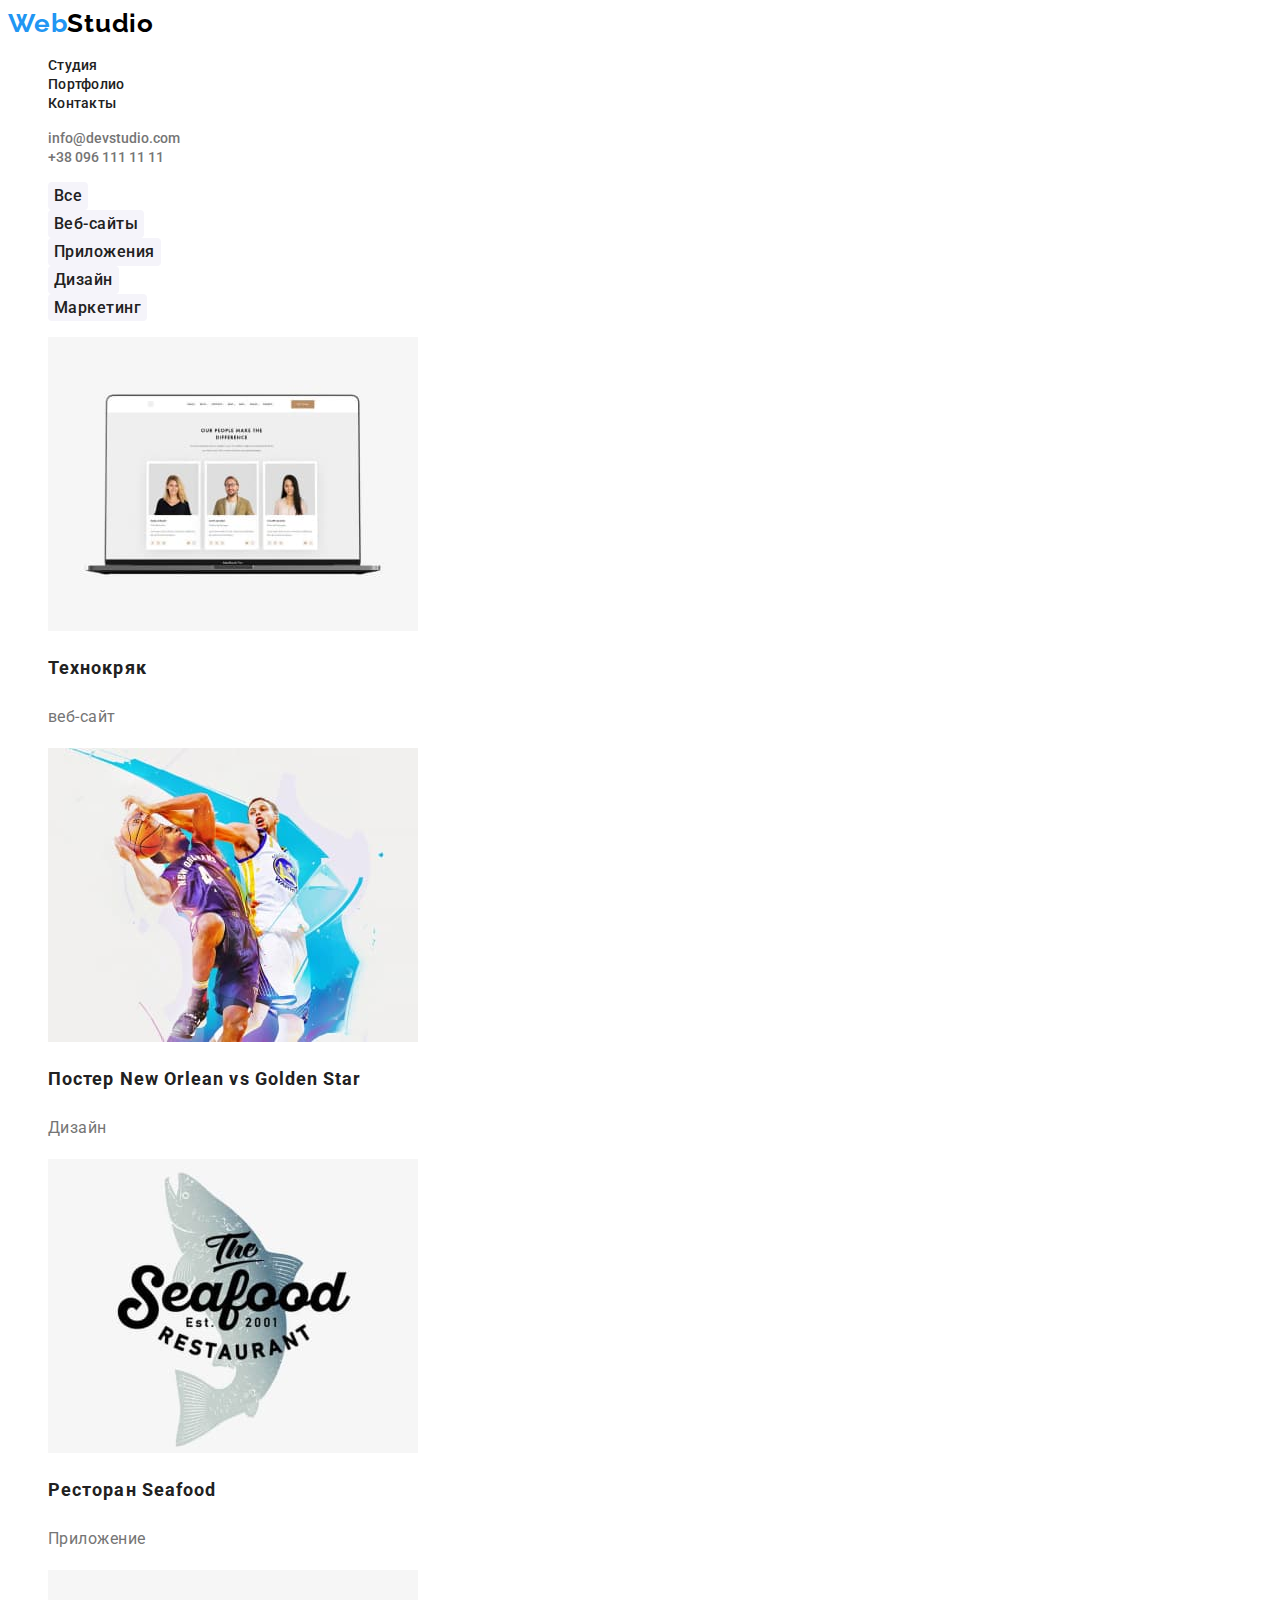
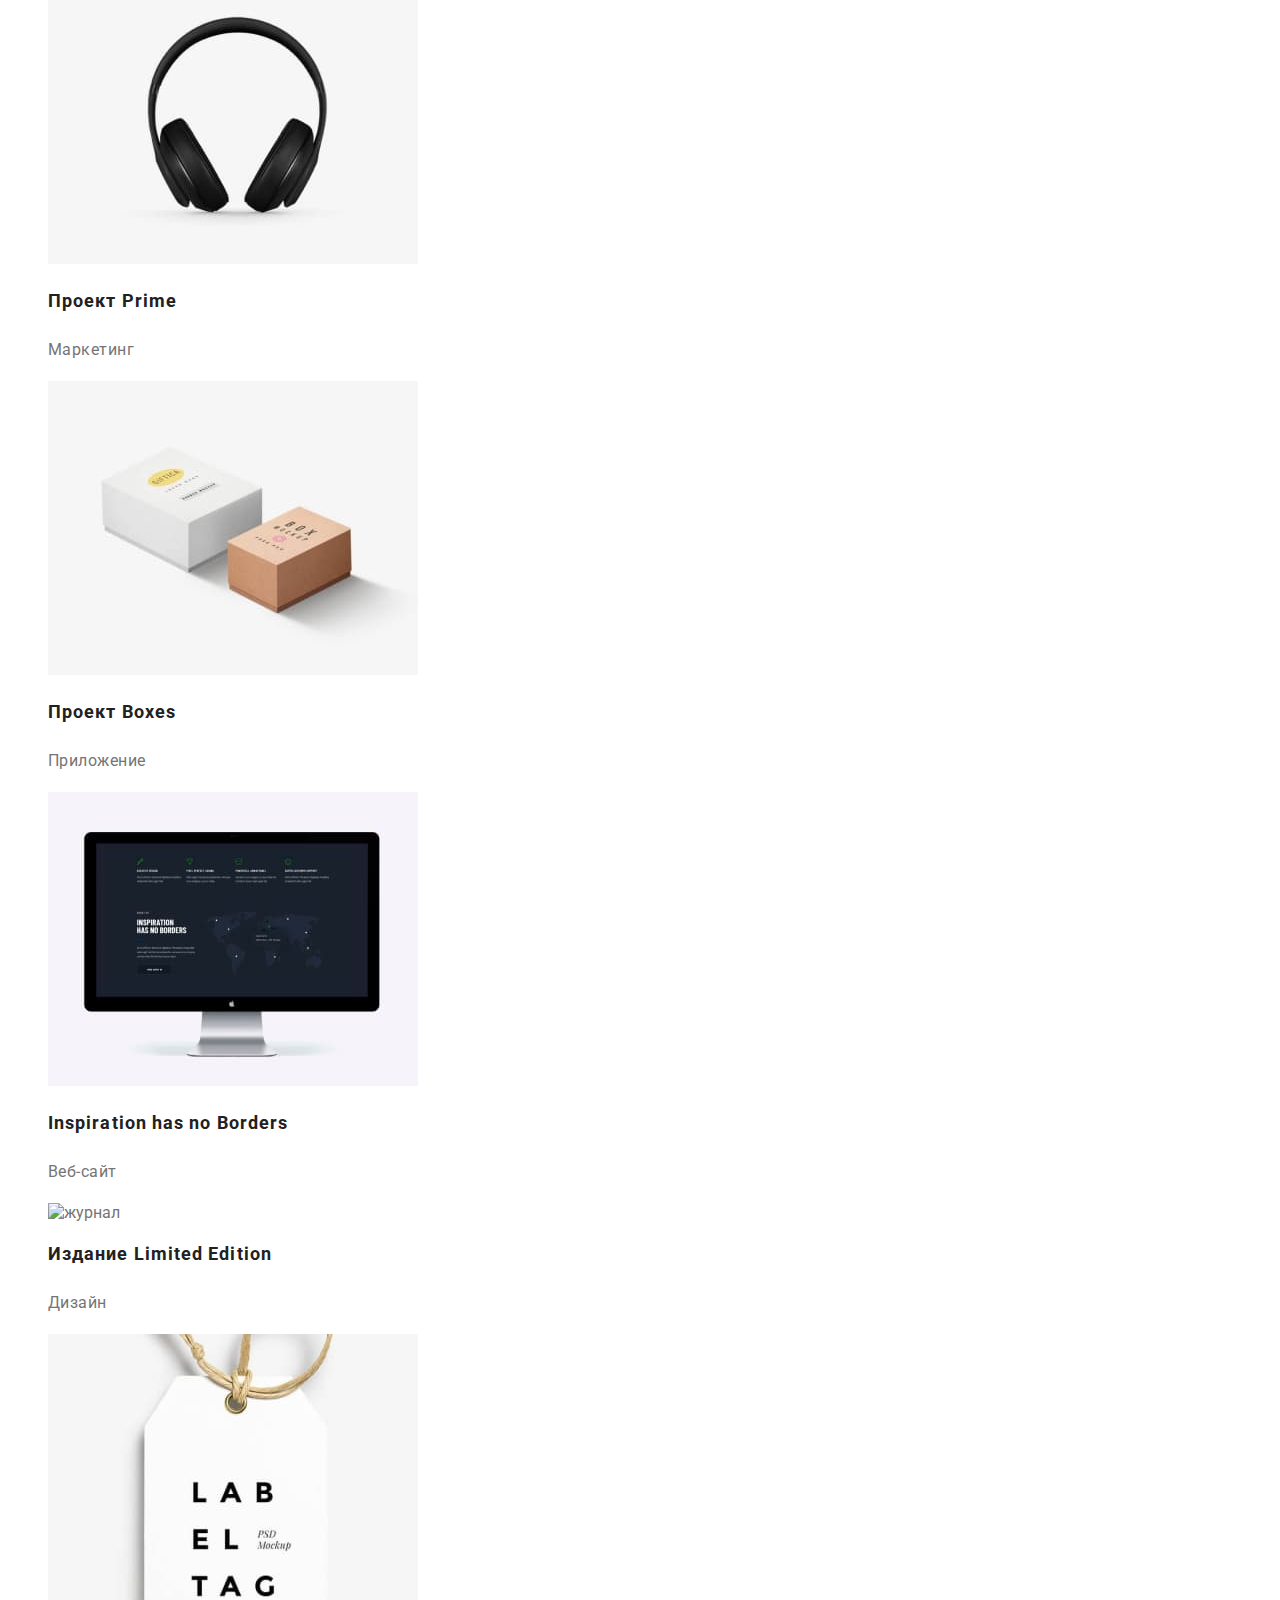
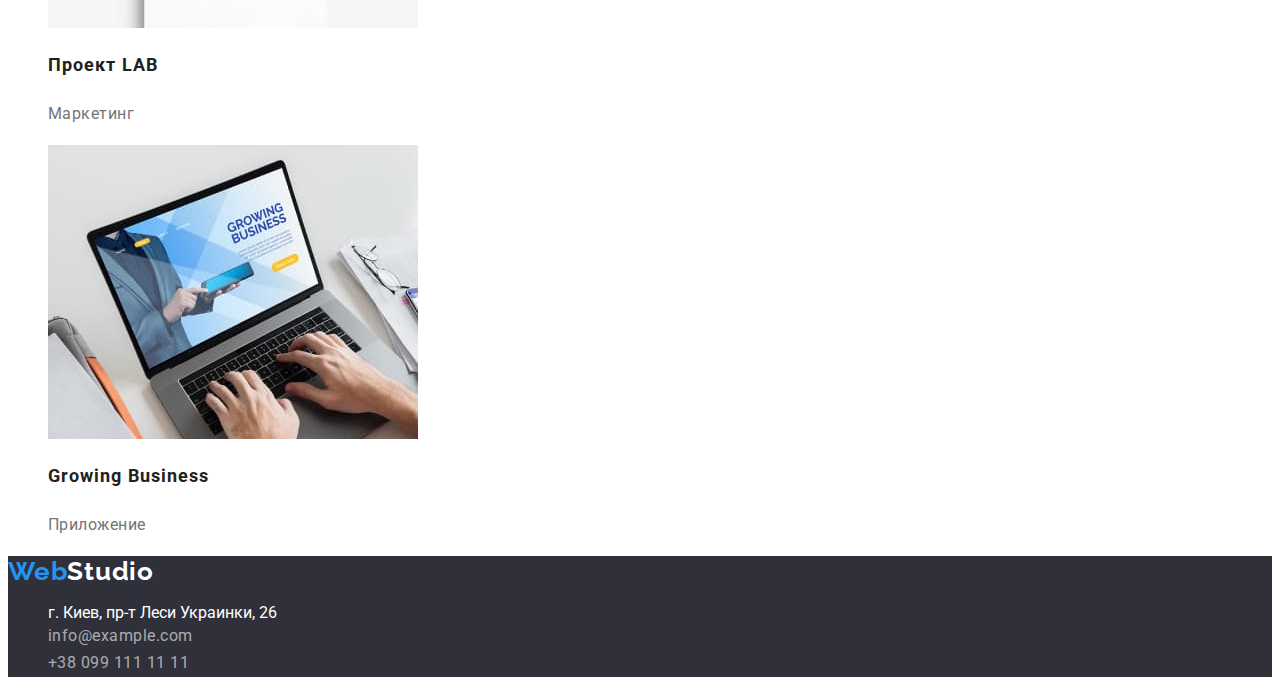
==== portfolio.html @ c91e25a6 "start" ====
<!DOCTYPE html>
<html lang="ru">

<head>
    <meta charset="UTF-8">
    <meta http-equiv="X-UA-Compatible" content="IE=edge">
    <meta name="viewport" content="width=device-width, initial-scale=1.0">
    <title>Портфолио</title>
    <link href="https://fonts.googleapis.com/css2?family=Raleway:wght@700&family=Roboto:wght@400;500;700;900&display=swap"
        rel="stylesheet">
    <link rel="stylesheet" href="./css/styles.css">
</head>

<body>
    <!-- шапка -->
    <header>
        <nav class="nav">
            <a class="logo link" href="">Web<span class="logo-nav">Studio</span> </a>
            <ul class="lists">
                <li><a class="nav-link link" href="./index.html">Студия</a></li>
                <li><a class="nav-link link" href="./portfolio.html">Портфолио</a></li>
                <li><a class="nav-link link" href="">Контакты</a></li>
            </ul>
        </nav>
        <ul class="lists">
            <li><a class="nav-contacts link" href="mailto:info@devstudio.com">info@devstudio.com</a></li>
            <li><a class="nav-contacts link" href="tel:+380961111111">+38 096 111 11 11</a></li>
        </ul>
    </header>
    <main>
        
 <section>
     <!-- навигация -->
<ul class="lists">
    <li><button class="btn" type="button">Все</button></li>
    <li><button class="btn" type="button">Веб-сайты</button></li>
    <li><button class="btn" type="button">Приложения</button></li>
    <li><button class="btn" type="button">Дизайн</button></li>
    <li><button class="btn" type="button">Маркетинг</button></li>
 
</ul>
<!-- галерея -->
<ul class="lists">
    <li><img src="./images/leptop.jpg" alt="ноутбук" width="370">
        <h2 class="work-title">Технокряк</h2>
        <p class="work-text">веб-сайт</p>
    </li>
    <li>
        <img src="./images/game.jpg" alt="игра" width="370">
        <h2 class="work-title">Постер New Orlean vs Golden Star</h2>
        <p class="work-text">Дизайн</p>
    </li>
    <li>
        <img src="./images/seafood.jpg" alt="ресторан" width="370">
        <h2 class="work-title">Ресторан Seafood</h2>
        <p class="work-text">Приложение</p>
    </li>
    <li>
        <img src="./images/black(1).jpg" alt="наушники" width="370">
        <h2 class="work-title">Проект Prime</h2>
        <p class="work-text">Маркетинг</p>
    </li>
    <li>
        <img src="./images/boxes.jpg" alt="коробки" width="370">
        <h2 class="work-title">Проект Boxes</h2>
        <p class="work-text">Приложение</p>
    </li>
    <li>
        <img src="./images/screen.jpg" alt="компьтер" width="370">
        <h2 class="work-title">Inspiration has no Borders</h2>
        <p class="work-text">Веб-сайт</p>
    </li>
    <li>
        <img src="./images/book-1.jpg" alt="журнал" width="370">
        <h2 class="work-title">Издание Limited Edition</h2>
        <p class="work-text">Дизайн</p>
    </li>
    <li>
        <img src="./images/label.jpg" alt="бирка" width="370">
        <h2 class="work-title">Проект LAB</h2>
        <p class="work-text">Маркетинг</p>
    </li>
    <li>
        <img src="./images/hands.jpg" alt="руки" width="370">
        <h2 class="work-title">Growing Business</h2>
        <p class="work-text">Приложение</p>
    </li>

</ul>
</section>
    </main>
    <!-- footer -->
    <footer class="footer">
        <a class="logo link" href="">Web<span class="logo-footer">Studio</span> </a>
        <address>
            <ul class="lists">
                <li>
                    <a class="footer-text link"
                        href="https://www.google.com/maps/place/%D0%B1%D1%83%D0%BB.+%D0%9B%D0%B5%D1%81%D0%B8+%D0%A3%D0%BA%D1%80%D0%B0%D0%B8%D0%BD%D0%BA%D0%B8,+26,+%D0%9A%D0%B8%D0%B5%D0%B2,+02000/@50.4265807,30.5361971,17z/data=!3m1!4b1!4m5!3m4!1s0x40d4cf0e033ecbe9:0x57a4dffefec77da0!8m2!3d50.4265807!4d30.5383858">
                        г. Киев, пр-т Леси Украинки, 26 </a>
                </li>
                <li>
                    <a class="footer-link link" href="mailto:info@example.com">info@example.com</a>
                </li>
                <li>
                    <a class="footer-link link" href="tel:+380961111111">+38 099 111 11 11</a>
                </li>
            </ul>
        </address>
    </footer>
    </body>
    
    </html>
---- css/styles.css ----
:root {
  --current-text-color: #757575;
  --current-title-color: #212121;
  --current-white-color: #ffffff;
  --current-black-color: #000000;
  --accent-color: #2196f3;
  --hero-btn-accent-color: #188ce8;
  --secondary-bg-color: #f5f4fa;
  --footer-bg-color: #2f303a;
  --footer-link-color: rgba(255, 255, 255, 0.6);
}

body {
  font-family: Roboto, sans-serif;
  color: var(--current-text-color);
  background-color: var(--current-white-color);
}

/* Ссылки */
.link {
  text-decoration: none;
}

/* Навигация */
.lists {
  list-style: none;
}

.nav-link {
  color: var(--current-title-color);

  font-weight: 500;
  font-size: 14px;
  line-height: 1.14;
  letter-spacing: 0.02em;
}

.nav-contacts {
  color: var(--current-text-color);
  font-weight: 500;
  font-size: 14px;
  line-height: 1, 14;
  letter-spacing: 2%;
}

.nav-link:hover,
.nav-link:focus,
.footer-link:hover,
.footer-link:focus,
.current {
  color: var(--accent-color);
}

/* Лого */
.logo {
  color: var(--accent-color);

  font-family: Raleway, sans-serif;
  font-weight: 700;
  font-size: 26px;
  line-height: 1.19;
  letter-spacing: 0.03em;
}

.logo-nav {
  color: var(--current-black-color);
}

.logo-footer {
  color: var(--current-white-color);
}

/* Hero */

.hero {
  background-color: #2f303a;
}

.hero-title {
  color: var(--current-white-color);

  font-weight: 900;
  font-size: 44px;
  line-height: 1.36;
  letter-spacing: 0.06em;
  text-transform: uppercase;
  text-align: center;
}

/* Кнопки */
.btn {
  cursor: pointer;
  font-family: inherit;
  font-style: inherit;
  font-weight: 500;
  font-size: 16px;
  line-height: 1.62;
  letter-spacing: 0.03em;

  color: var(--current-title-color);
  background-color: var(--secondary-bg-color);

  border: 0;
  border-radius: 4px;
}

.btn:hover,
.btn:focus,
.active {
  color: var(--current-white-color);
  background-color: var(--accent-color);
  box-shadow: 0px 3px 1px rgba(0, 0, 0, 0.1), 0px 1px 2px rgba(0, 0, 0, 0.08),
    0px 2px 2px rgba(0, 0, 0, 0.12);
}

.btn.hero {
  color: var(--current-white-color);
  background-color: var(--accent-color);

  font-weight: 700;
  line-height: 1.87;
  letter-spacing: 0.06em;

  box-shadow: 0px 4px 4px rgba(0, 0, 0, 0.15);
}

.btn.hero:focus,
.btn.hero:hover {
  background-color: var(--hero-btn-accent-color);
}

/* Заголовки */
.heading {
  font-weight: 700;
  font-size: 36px;
  line-height: 1.17;
  letter-spacing: 0.03em;

  color: var(--current-title-color);
}

.title-features {
  color: var(--current-title-color);

  font-size: 14px;
  line-height: 1.14;
  letter-spacing: 0.03em;
  text-transform: uppercase;
}

/* Основной текст */

.text {
  font-size: 14px;
  line-height: 1.71;
  letter-spacing: 0.03em;

  color: var(--current-text-color);
}

/* Карточки */
.team-cards {
  background-color: var(--secondary-bg-color);
}

.cards-title {
  color: var(--current-title-color);

  font-weight: 500;
  font-size: 16px;
  line-height: 1.19;
  letter-spacing: 0.03em;
  text-align: center;
}

.cards-text {
  line-height: 1, 87;
  letter-spacing: 0.03em;
  text-align: center;
}

/* Портфолио заголовки карточек */
.work-title {
  color: var(--current-title-color);

  font-weight: 700;
  font-size: 18px;
  line-height: 2;
  letter-spacing: 0.06em;
}

.work-text {
  line-height: 1.87;
  letter-spacing: 0.03em;
  color: var(--current-text-color);
}

/* Footer */
.footer {
  background-color: var(--footer-bg-color);
}

.footer-text {
  color: var(--current-white-color);
  font-style: normal;
  font-size: 16px;
  line-height: 1, 71;
}

.footer-link {
  font-style: normal;
  line-height: 1.71;
  letter-spacing: 0.03em;
  color: var(--footer-link-color);
}
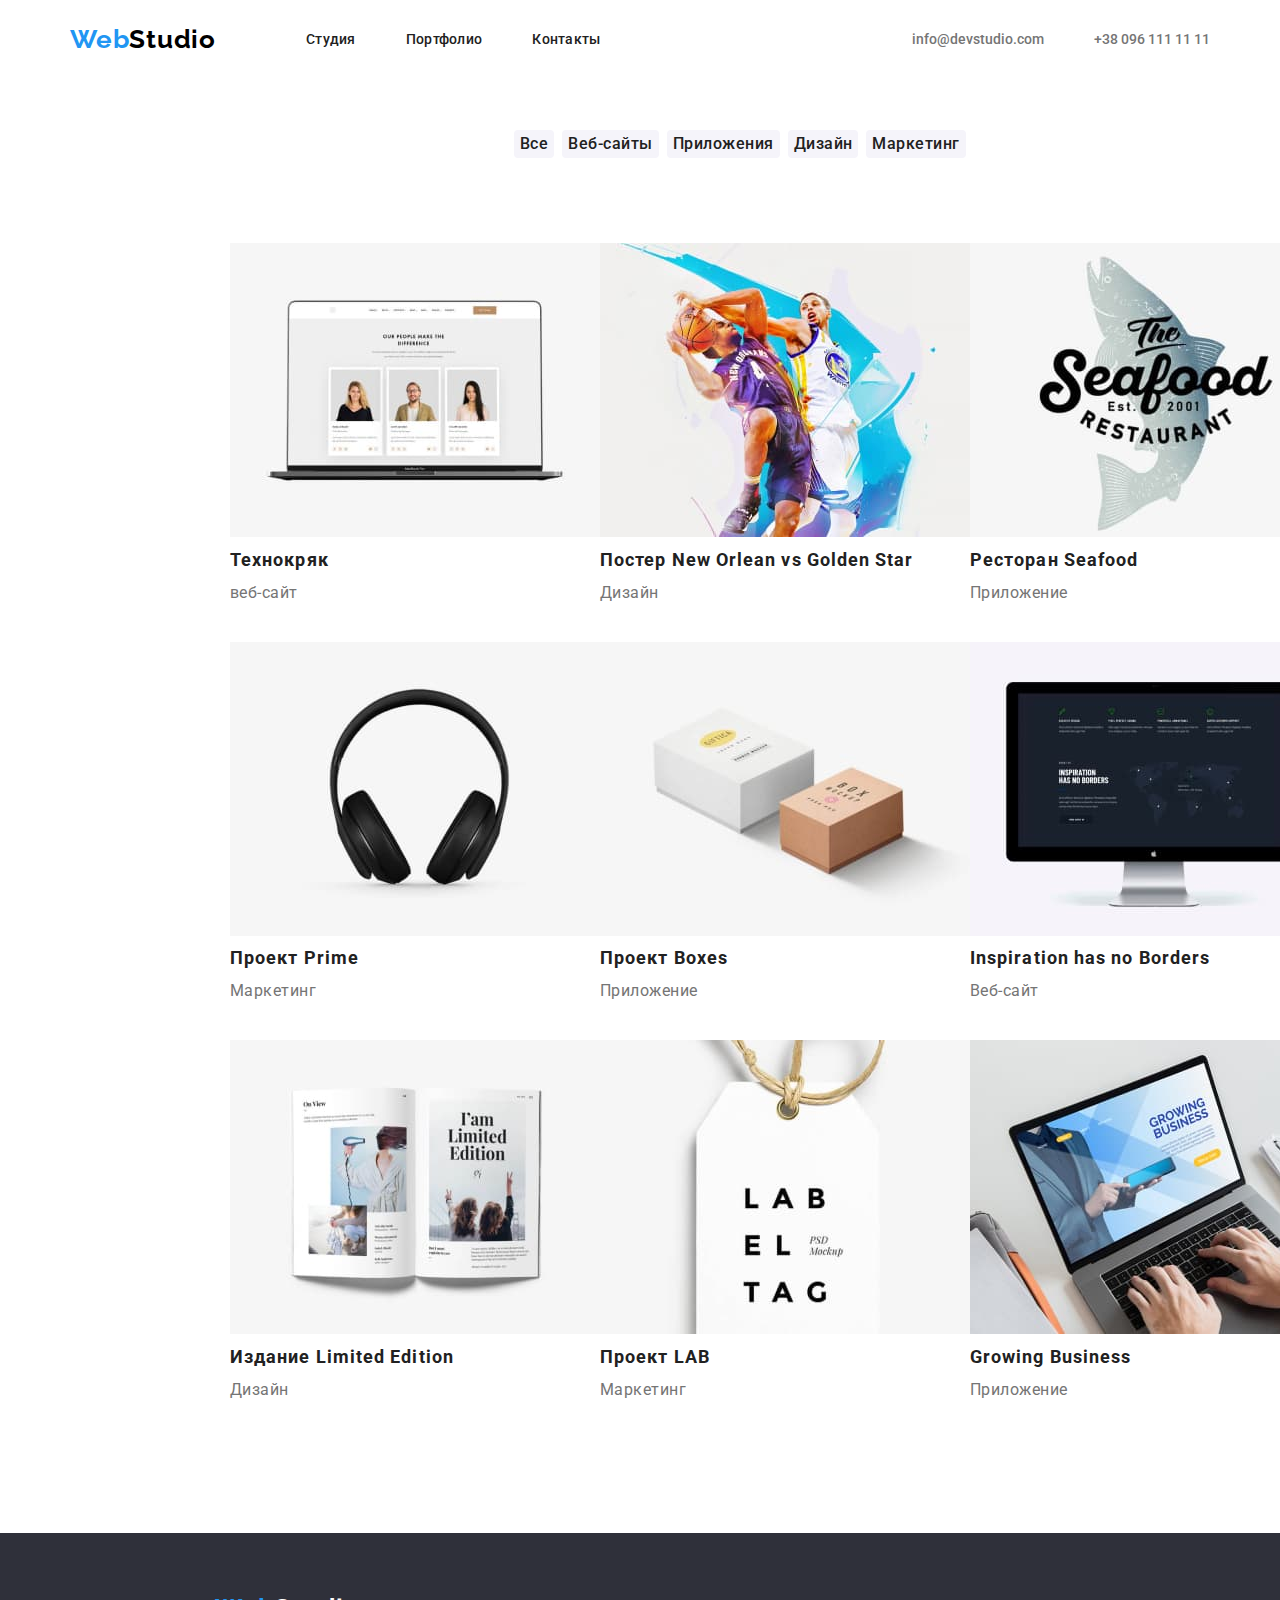
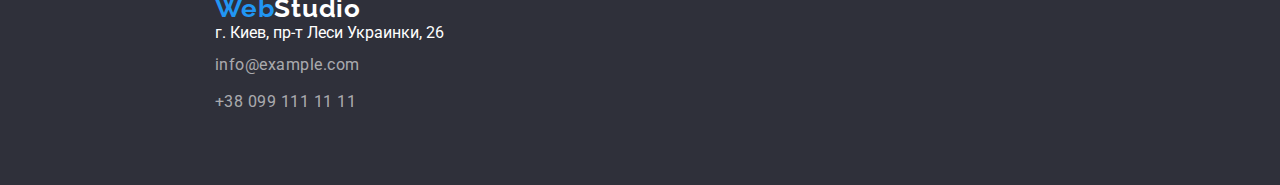
==== commit f334afcc: "промежуточный результат" ====
--- a/portfolio.html
+++ b/portfolio.html
@@ -8,30 +8,34 @@
     <title>Портфолио</title>
     <link href="https://fonts.googleapis.com/css2?family=Raleway:wght@700&family=Roboto:wght@400;500;700;900&display=swap"
         rel="stylesheet">
+        <link rel="stylesheet" href="https://cdnjs.cloudflare.com/ajax/libs/modern-normalize/1.1.0/modern-normalize.min.css">
     <link rel="stylesheet" href="./css/styles.css">
 </head>
 
 <body>
     <!-- шапка -->
-    <header>
+    <header class="header">
+        <div class="container header-container">
         <nav class="nav">
             <a class="logo link" href="">Web<span class="logo-nav">Studio</span> </a>
-            <ul class="lists">
+            <ul class="header-lists">
                 <li><a class="nav-link link" href="./index.html">Студия</a></li>
                 <li><a class="nav-link link" href="./portfolio.html">Портфолио</a></li>
                 <li><a class="nav-link link" href="">Контакты</a></li>
             </ul>
         </nav>
-        <ul class="lists">
+        <ul class="header-lists">
             <li><a class="nav-contacts link" href="mailto:info@devstudio.com">info@devstudio.com</a></li>
             <li><a class="nav-contacts link" href="tel:+380961111111">+38 096 111 11 11</a></li>
         </ul>
+        </div>
     </header>
     <main>
         
- <section>
+ <section class="main-section">
      <!-- навигация -->
-<ul class="lists">
+     <div class="container main-container">
+<ul class="button-lists">
     <li><button class="btn" type="button">Все</button></li>
     <li><button class="btn" type="button">Веб-сайты</button></li>
     <li><button class="btn" type="button">Приложения</button></li>
@@ -39,8 +43,11 @@
     <li><button class="btn" type="button">Маркетинг</button></li>
  
 </ul>
+
 <!-- галерея -->
-<ul class="lists">
+
+<ul class="cards">
+    
     <li><img src="./images/leptop.jpg" alt="ноутбук" width="370">
         <h2 class="work-title">Технокряк</h2>
         <p class="work-text">веб-сайт</p>
@@ -85,29 +92,33 @@
         <h2 class="work-title">Growing Business</h2>
         <p class="work-text">Приложение</p>
     </li>
-
+</div>
 </ul>
 </section>
     </main>
     <!-- footer -->
+    
     <footer class="footer">
+        <section class="footer-section">
         <a class="logo link" href="">Web<span class="logo-footer">Studio</span> </a>
         <address>
-            <ul class="lists">
-                <li>
+            <ul class="footert-lists">
+                <li class="footer-info">
                     <a class="footer-text link"
                         href="https://www.google.com/maps/place/%D0%B1%D1%83%D0%BB.+%D0%9B%D0%B5%D1%81%D0%B8+%D0%A3%D0%BA%D1%80%D0%B0%D0%B8%D0%BD%D0%BA%D0%B8,+26,+%D0%9A%D0%B8%D0%B5%D0%B2,+02000/@50.4265807,30.5361971,17z/data=!3m1!4b1!4m5!3m4!1s0x40d4cf0e033ecbe9:0x57a4dffefec77da0!8m2!3d50.4265807!4d30.5383858">
                         г. Киев, пр-т Леси Украинки, 26 </a>
                 </li>
-                <li>
+                <li class="footer-info">
                     <a class="footer-link link" href="mailto:info@example.com">info@example.com</a>
                 </li>
-                <li>
+                <li class="footer-info">
                     <a class="footer-link link" href="tel:+380961111111">+38 099 111 11 11</a>
                 </li>
             </ul>
         </address>
+    </section>
     </footer>
+
     </body>
     
     </html>--- a/css/styles.css
+++ b/css/styles.css
@@ -9,9 +9,31 @@
   --footer-bg-color: #2f303a;
   --footer-link-color: rgba(255, 255, 255, 0.6);
 }
-
+p,
+h1,
+h2,
+h3,
+h4,
+h5,
+h6 {
+  margin: 0;
+}
+ul {
+  margin: 0;
+  padding: 0;
+}
+button {
+  cursor: pointer;
+  box-sizing: border-box;
+}
+.container {
+  width: 1170px;
+  padding-left: 15px;
+  padding-right: 15px;
+  margin: 0 auto;
+}
 body {
-  font-family: Roboto, sans-serif;
+  font-family: roboto, sans-serif;
   color: var(--current-text-color);
   background-color: var(--current-white-color);
 }
@@ -22,17 +44,43 @@
 }
 
 /* Навигация */
+.header {
+  padding-top: 24px;
+  padding-bottom: 24px;
+}
+.nav {
+  display: flex;
+}
+.header-container {
+  display: flex;
+  align-items: center;
+}
+.header-lists {
+  list-style: none;
+  display: flex;
+  align-items: center;
+  margin-left: auto;
+}
 .lists {
-  list-style: none;
-}
-
+  flex-wrap: wrap;
+  display: flex;
+  list-style: none;
+}
+.cards {
+  display: flex;
+  flex-wrap: wrap;
+}
 .nav-link {
   color: var(--current-title-color);
+  margin-right: 50px;
 
   font-weight: 500;
   font-size: 14px;
   line-height: 1.14;
   letter-spacing: 0.02em;
+}
+.nav-link:last-child {
+  margin-right: 50px;
 }
 
 .nav-contacts {
@@ -41,6 +89,7 @@
   font-size: 14px;
   line-height: 1, 14;
   letter-spacing: 2%;
+  margin-left: 50px;
 }
 
 .nav-link:hover,
@@ -64,6 +113,7 @@
 
 .logo-nav {
   color: var(--current-black-color);
+  margin-right: 90px;
 }
 
 .logo-footer {
@@ -74,6 +124,7 @@
 
 .hero {
   background-color: #2f303a;
+  display: inline-block;
 }
 
 .hero-title {
@@ -85,6 +136,11 @@
   letter-spacing: 0.06em;
   text-transform: uppercase;
   text-align: center;
+
+  margin-top: 200px;
+  margin-right: 452px;
+  margin-bottom: 280px;
+  margin-left: 452px;
 }
 
 /* Кнопки */
@@ -102,6 +158,8 @@
 
   border: 0;
   border-radius: 4px;
+  margin-right: 4px;
+  margin-left: 4px;
 }
 
 .btn:hover,
@@ -112,7 +170,6 @@
   box-shadow: 0px 3px 1px rgba(0, 0, 0, 0.1), 0px 1px 2px rgba(0, 0, 0, 0.08),
     0px 2px 2px rgba(0, 0, 0, 0.12);
 }
-
 .btn.hero {
   color: var(--current-white-color);
   background-color: var(--accent-color);
@@ -128,7 +185,17 @@
 .btn.hero:hover {
   background-color: var(--hero-btn-accent-color);
 }
-
+/* portolio */
+.button-lists {
+  display: flex;
+  list-style: none;
+  margin-left: 280px;
+  margin-right: 280px;
+  margin-bottom: 34px;
+  align-items: center;
+  border-radius: 4px;
+  justify-content: center;
+}
 /* Заголовки */
 .heading {
   font-weight: 700;
@@ -194,19 +261,51 @@
   letter-spacing: 0.03em;
   color: var(--current-text-color);
 }
-
+/* portolio main section */
+.cards {
+  display: flexbox;
+  list-style: none;
+}
+.main-section {
+  display: flex;
+  width: 1170px;
+  height: 1360px;
+  margin-right: 215px;
+  margin-left: 215px;
+  margin-top: 0px;
+  margin-bottom: 94px;
+}
+.main-container {
+  display: flex;
+  flex-wrap: wrap;
+  position: absolute;
+  width: 1170px;
+  height: 1360px;
+}
 /* Footer */
 .footer {
   background-color: var(--footer-bg-color);
 }
-
+.footer-section {
+  height: 252px;
+  width: 1600px;
+  padding-top: 60px;
+  padding-left: 215px;
+  padding-bottom: 60px;
+  padding-right: 1154px;
+}
 .footer-text {
   color: var(--current-white-color);
   font-style: normal;
   font-size: 16px;
   line-height: 1, 71;
 }
-
+.footer-lists {
+}
+.footer-info {
+  list-style: none;
+  padding-bottom: 9px;
+}
 .footer-link {
   font-style: normal;
   line-height: 1.71;
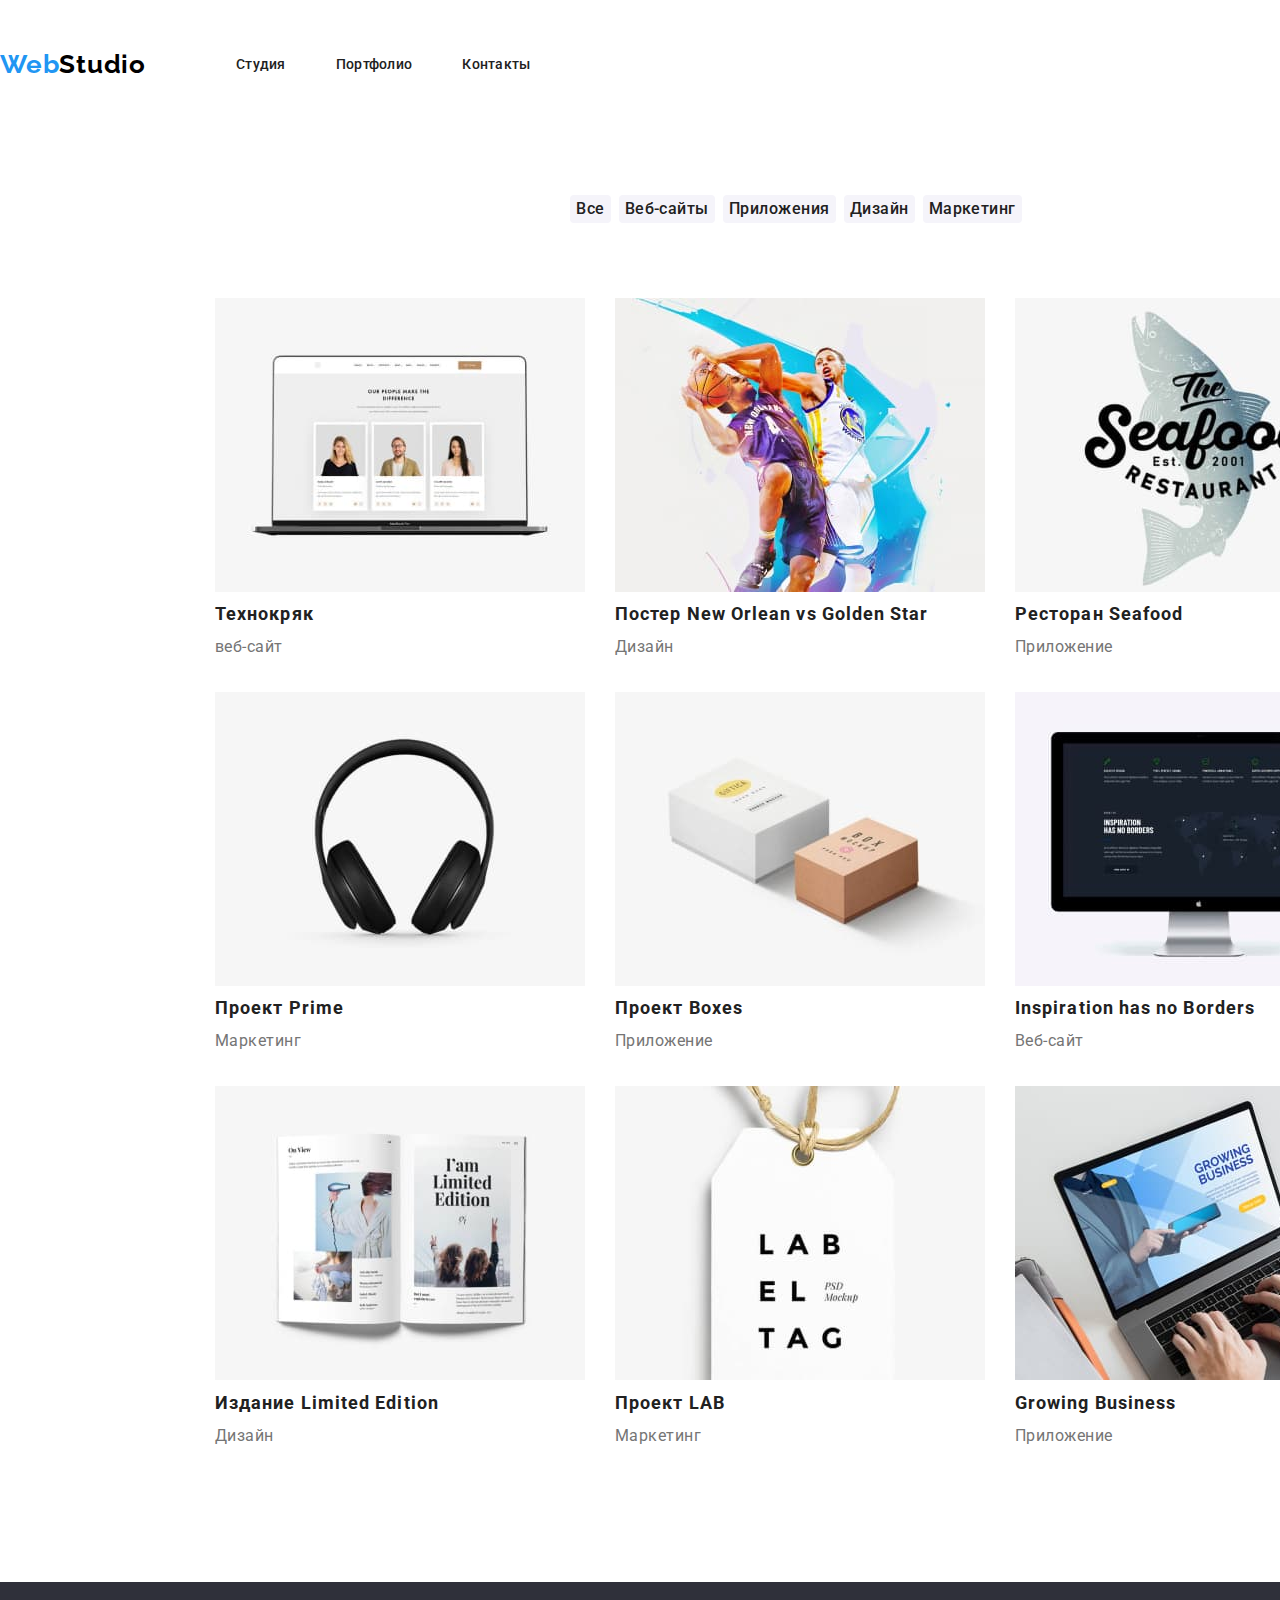
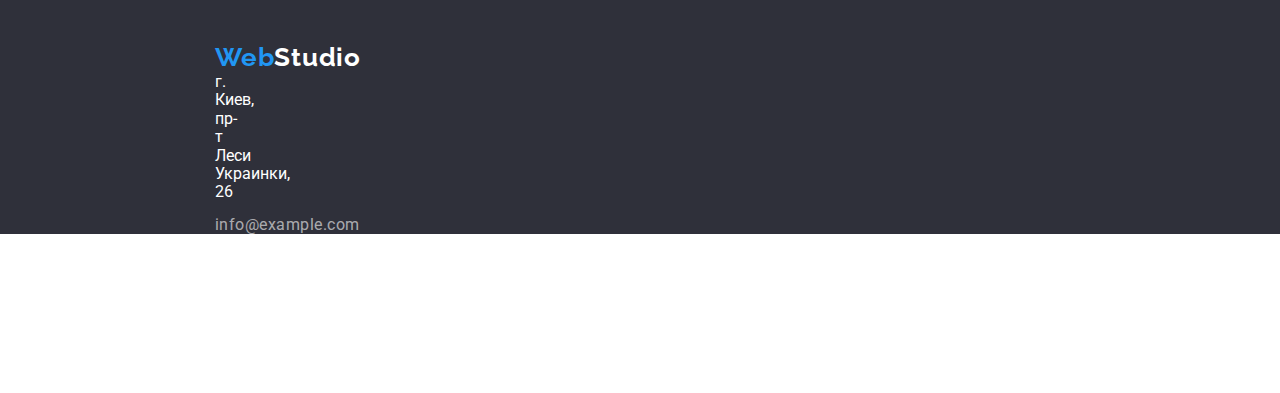
==== commit fdd84792: "промежуточный результат-2" ====
--- a/portfolio.html
+++ b/portfolio.html
@@ -48,46 +48,46 @@
 
 <ul class="cards">
     
-    <li><img src="./images/leptop.jpg" alt="ноутбук" width="370">
+    <li class="cards-list"><img src="./images/leptop.jpg" alt="ноутбук" width="370">
         <h2 class="work-title">Технокряк</h2>
         <p class="work-text">веб-сайт</p>
     </li>
-    <li>
+    <li class="cards-list">
         <img src="./images/game.jpg" alt="игра" width="370">
         <h2 class="work-title">Постер New Orlean vs Golden Star</h2>
         <p class="work-text">Дизайн</p>
     </li>
-    <li>
+    <li class="cards-list">
         <img src="./images/seafood.jpg" alt="ресторан" width="370">
         <h2 class="work-title">Ресторан Seafood</h2>
         <p class="work-text">Приложение</p>
     </li>
-    <li>
+    <li class="cards-list">
         <img src="./images/black(1).jpg" alt="наушники" width="370">
         <h2 class="work-title">Проект Prime</h2>
         <p class="work-text">Маркетинг</p>
     </li>
-    <li>
+    <li class="cards-list">
         <img src="./images/boxes.jpg" alt="коробки" width="370">
         <h2 class="work-title">Проект Boxes</h2>
         <p class="work-text">Приложение</p>
     </li>
-    <li>
+    <li class="cards-list">
         <img src="./images/screen.jpg" alt="компьтер" width="370">
         <h2 class="work-title">Inspiration has no Borders</h2>
         <p class="work-text">Веб-сайт</p>
     </li>
-    <li>
+    <li class="cards-list">
         <img src="./images/book-1.jpg" alt="журнал" width="370">
         <h2 class="work-title">Издание Limited Edition</h2>
         <p class="work-text">Дизайн</p>
     </li>
-    <li>
+    <li class="cards-list">
         <img src="./images/label.jpg" alt="бирка" width="370">
         <h2 class="work-title">Проект LAB</h2>
         <p class="work-text">Маркетинг</p>
     </li>
-    <li>
+    <li class="cards-list">
         <img src="./images/hands.jpg" alt="руки" width="370">
         <h2 class="work-title">Growing Business</h2>
         <p class="work-text">Приложение</p>
--- a/css/styles.css
+++ b/css/styles.css
@@ -26,10 +26,12 @@
   cursor: pointer;
   box-sizing: border-box;
 }
+/* хедер контейнер */
 .container {
-  width: 1170px;
-  padding-left: 15px;
-  padding-right: 15px;
+  width: 1600px;
+  height: 80px;
+  /* padding-left: 15px;
+  padding-right: 15px; */
   margin: 0 auto;
 }
 body {
@@ -54,6 +56,7 @@
 .header-container {
   display: flex;
   align-items: center;
+  height: 80px;
 }
 .header-lists {
   list-style: none;
@@ -69,6 +72,13 @@
 .cards {
   display: flex;
   flex-wrap: wrap;
+  margin-left: -30px;
+  margin-top: -30px;
+}
+.cards-list {
+  width: calc(100% / 3 - 30px);
+  margin-left: 30px;
+  margin-top: 30px;
 }
 .nav-link {
   color: var(--current-title-color);
@@ -124,7 +134,9 @@
 
 .hero {
   background-color: #2f303a;
-  display: inline-block;
+  display: grid;
+  justify-items: center;
+  align-items: center;
 }
 
 .hero-title {
@@ -136,11 +148,13 @@
   letter-spacing: 0.06em;
   text-transform: uppercase;
   text-align: center;
-
-  margin-top: 200px;
-  margin-right: 452px;
-  margin-bottom: 280px;
-  margin-left: 452px;
+  /* padding-top: 200px;
+  padding-bottom: 280px;
+  padding-left: 452px;
+  padding-right: 452px; */
+
+  width: 696px;
+  height: 120px;
 }
 
 /* Кнопки */
@@ -160,6 +174,8 @@
   border-radius: 4px;
   margin-right: 4px;
   margin-left: 4px;
+  margin-bottom: 0px;
+  margin-top: 30px;
 }
 
 .btn:hover,
@@ -188,13 +204,15 @@
 /* portolio */
 .button-lists {
   display: flex;
+  flex-wrap: wrap;
   list-style: none;
   margin-left: 280px;
   margin-right: 280px;
-  margin-bottom: 34px;
   align-items: center;
   border-radius: 4px;
   justify-content: center;
+  padding-right: 8px;
+  margin-bottom: 0px;
 }
 /* Заголовки */
 .heading {
@@ -281,6 +299,9 @@
   position: absolute;
   width: 1170px;
   height: 1360px;
+  /* margin-top: 94px; */
+  align-items: center;
+  justify-content: center;
 }
 /* Footer */
 .footer {
@@ -288,7 +309,7 @@
 }
 .footer-section {
   height: 252px;
-  width: 1600px;
+  /* width: 1600px; */
   padding-top: 60px;
   padding-left: 215px;
   padding-bottom: 60px;
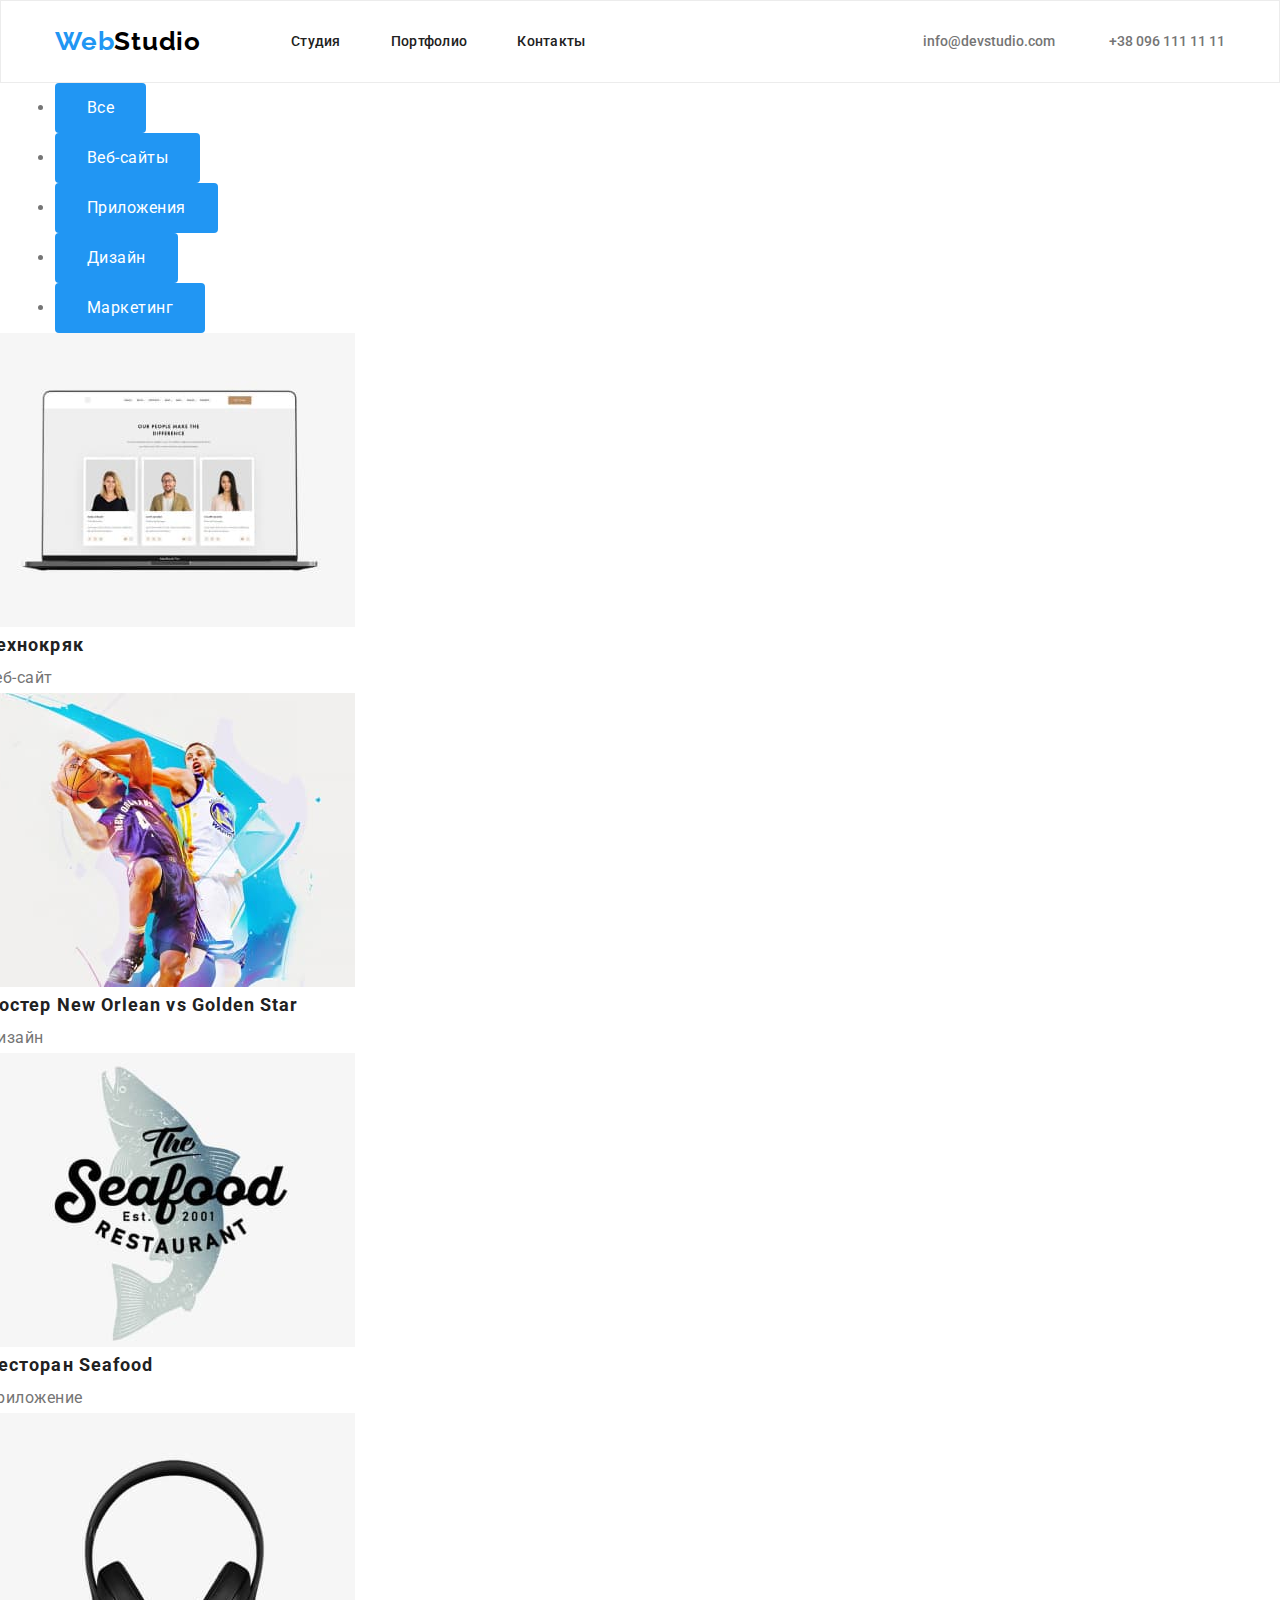
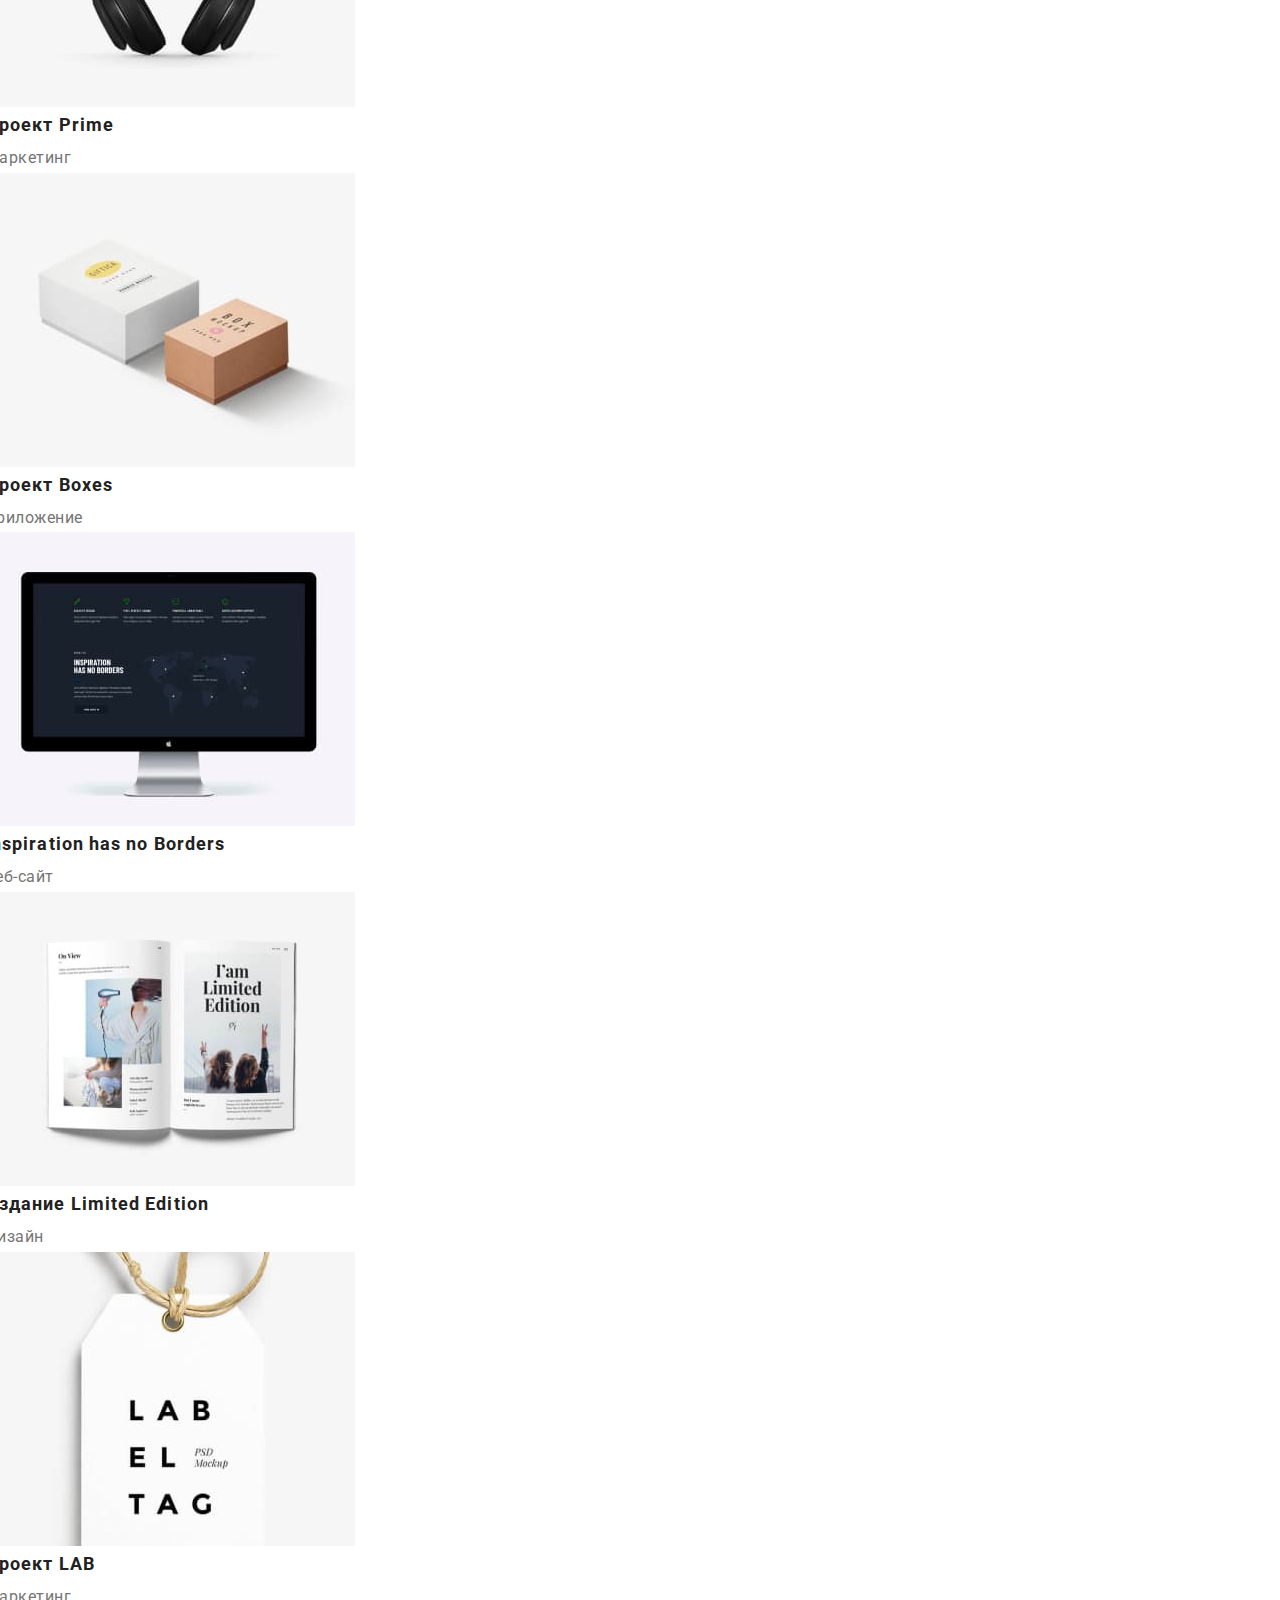
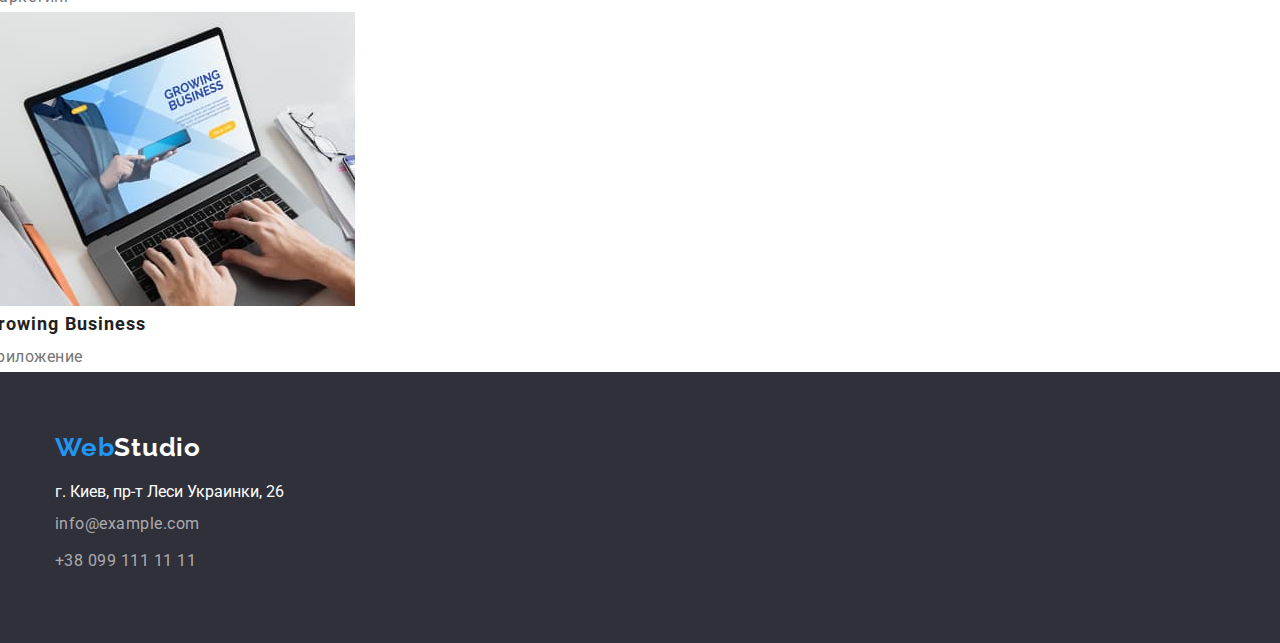
==== commit 9b467bfe: "студия готова" ====
--- a/portfolio.html
+++ b/portfolio.html
@@ -14,27 +14,152 @@
 
 <body>
     <!-- шапка -->
-    <header class="header">
+<header class="header">
+    <div class="container header-container">
+        <nav class="nav">
+            <a class="logo link" href="">Web<span class="logo-nav">Studio</span> </a>
+            <ul class="header-list">
+                <li><a class="nav-link link" href="./index.html">Студия</a></li>
+                <li><a class="nav-link link" href="./portfolio.html">Портфолио</a></li>
+                <li><a class="nav-link link" href="">Контакты</a></li>
+            </ul>
+        </nav>
+        <div class="header-address">
+            <a class="nav-contacts link" href="mailto:info@devstudio.com">info@devstudio.com</a>
+            <a class="nav-contacts link" href="tel:+380961111111">+38 096 111 11 11</a>
+        </div>
+    </div>
+  </header>
+    <main>
+          <!-- навигация -->
+ <section class="button-section">
+   <div class="container btn-container">
+<ul >
+    <li class="button-list"><button class="btn" type="button">Все</button></li>
+    <li class="button-list"><button class="btn" type="button">Веб-сайты</button></li>
+    <li class="button-list"><button class="btn" type="button">Приложения</button></li>
+    <li class="button-list"><button class="btn" type="button">Дизайн</button></li>
+    <li class="button-list"><button class="btn" type="button">Маркетинг</button></li>
+ 
+</ul>
+</div>
+</section>
+<!-- галерея -->
+<section class="gallery-section">
+    <div class="container img-container">
+<ul class="img-list">
+    <li><img src="./images/leptop.jpg" alt="ноутбук" width="370">
+        <h2 class="work-title">Технокряк</h2>
+        <p class="work-text">веб-сайт</p>
+    </li>
+    <li>
+        <img src="./images/game.jpg" alt="игра" width="370">
+        <h2 class="work-title">Постер New Orlean vs Golden Star</h2>
+        <p class="work-text">Дизайн</p>
+    </li>
+    <li>
+        <img src="./images/seafood.jpg" alt="ресторан" width="370">
+        <h2 class="work-title">Ресторан Seafood</h2>
+        <p class="work-text">Приложение</p>
+    </li>
+    <li>
+        <img src="./images/black(1).jpg" alt="наушники" width="370">
+        <h2 class="work-title">Проект Prime</h2>
+        <p class="work-text">Маркетинг</p>
+    </li>
+    <li>
+        <img src="./images/boxes.jpg" alt="коробки" width="370">
+        <h2 class="work-title">Проект Boxes</h2>
+        <p class="work-text">Приложение</p>
+    </li>
+    <li>
+        <img src="./images/screen.jpg" alt="компьтер" width="370">
+        <h2 class="work-title">Inspiration has no Borders</h2>
+        <p class="work-text">Веб-сайт</p>
+    </li>
+    <li>
+        <img src="./images/book-1.jpg" alt="журнал" width="370">
+        <h2 class="work-title">Издание Limited Edition</h2>
+        <p class="work-text">Дизайн</p>
+    </li>
+    <li>
+        <img src="./images/label.jpg" alt="бирка" width="370">
+        <h2 class="work-title">Проект LAB</h2>
+        <p class="work-text">Маркетинг</p>
+    </li>
+    <li>
+        <img src="./images/hands.jpg" alt="руки" width="370">
+        <h2 class="work-title">Growing Business</h2>
+        <p class="work-text">Приложение</p>
+    </li>
+
+</ul>
+</div>
+</section>
+    </main>
+    <!-- footer -->
+    <footer class="footer">
+        <div class="container footer-container">
+            <div class="logo-link">
+        <a class="logo link" href="">Web<span class="logo-footer">Studio</span> </a></div>
+        <address>
+            <ul>
+                <li class="footer-list">
+                    <a class="footer-text link"
+                        href="https://www.google.com/maps/place/%D0%B1%D1%83%D0%BB.+%D0%9B%D0%B5%D1%81%D0%B8+%D0%A3%D0%BA%D1%80%D0%B0%D0%B8%D0%BD%D0%BA%D0%B8,+26,+%D0%9A%D0%B8%D0%B5%D0%B2,+02000/@50.4265807,30.5361971,17z/data=!3m1!4b1!4m5!3m4!1s0x40d4cf0e033ecbe9:0x57a4dffefec77da0!8m2!3d50.4265807!4d30.5383858">
+                        г. Киев, пр-т Леси Украинки, 26 </a>
+                </li>
+                <li class="footer-list">
+                    <a class="footer-link link" href="mailto:info@example.com">info@example.com</a>
+                </li>
+                <li class="footer-list">
+                    <a class="footer-link link" href="tel:+380961111111">+38 099 111 11 11</a>
+                </li>
+            </ul>
+        </address>
+    </div>
+    </footer>
+    </body>
+    
+    </html>
+
+<!-- <!DOCTYPE html>
+<html lang="ru">
+
+<head>
+    <meta charset="UTF-8">
+    <meta http-equiv="X-UA-Compatible" content="IE=edge">
+    <meta name="viewport" content="width=device-width, initial-scale=1.0">
+    <title>Портфолио</title>
+    <link href="https://fonts.googleapis.com/css2?family=Raleway:wght@700&family=Roboto:wght@400;500;700;900&display=swap"
+        rel="stylesheet">
+        <link rel="stylesheet" href="https://cdnjs.cloudflare.com/ajax/libs/modern-normalize/1.1.0/modern-normalize.min.css">
+    <link rel="stylesheet" href="./css/styles.css">
+</head>
+
+<body> -->
+    <!-- шапка -->
+    <!-- <header class="header">
         <div class="container header-container">
         <nav class="nav">
             <a class="logo link" href="">Web<span class="logo-nav">Studio</span> </a>
             <ul class="header-lists">
-                <li><a class="nav-link link" href="./index.html">Студия</a></li>
-                <li><a class="nav-link link" href="./portfolio.html">Портфолио</a></li>
-                <li><a class="nav-link link" href="">Контакты</a></li>
+                <li class="header-link"><a class="nav-link link" href="./index.html">Студия</a></li>
+                <li class="header-link"><a class="nav-link link" href="./portfolio.html">Портфолио</a></li>
+                <li class="header-link"><a class="nav-link link" href="">Контакты</a></li>
             </ul>
         </nav>
         <ul class="header-lists">
-            <li><a class="nav-contacts link" href="mailto:info@devstudio.com">info@devstudio.com</a></li>
-            <li><a class="nav-contacts link" href="tel:+380961111111">+38 096 111 11 11</a></li>
+            <li class="header-link"><a class="nav-contacts link" href="mailto:info@devstudio.com">info@devstudio.com</a></li>
+            <li class="header-link"><a class="nav-contacts link" href="tel:+380961111111">+38 096 111 11 11</a></li>
         </ul>
         </div>
     </header>
     <main>
         
- <section class="main-section">
+ <section class="main-section"> -->
      <!-- навигация -->
-     <div class="container main-container">
+     <!-- <div class="container main-container">
 <ul class="button-lists">
     <li><button class="btn" type="button">Все</button></li>
     <li><button class="btn" type="button">Веб-сайты</button></li>
@@ -42,10 +167,10 @@
     <li><button class="btn" type="button">Дизайн</button></li>
     <li><button class="btn" type="button">Маркетинг</button></li>
  
-</ul>
+</ul> -->
 
 <!-- галерея -->
-
+<!-- 
 <ul class="cards">
     
     <li class="cards-list"><img src="./images/leptop.jpg" alt="ноутбук" width="370">
@@ -95,9 +220,9 @@
 </div>
 </ul>
 </section>
-    </main>
+    </main> -->
     <!-- footer -->
-    
+<!--     
     <footer class="footer">
         <section class="footer-section">
         <a class="logo link" href="">Web<span class="logo-footer">Studio</span> </a>
@@ -121,4 +246,4 @@
 
     </body>
     
-    </html>+    </html> -->--- a/css/styles.css
+++ b/css/styles.css
@@ -22,20 +22,20 @@
   margin: 0;
   padding: 0;
 }
+img {
+  display: block;
+}
 button {
   cursor: pointer;
-  box-sizing: border-box;
-}
-/* хедер контейнер */
+}
 .container {
-  width: 1600px;
-  height: 80px;
-  /* padding-left: 15px;
-  padding-right: 15px; */
+  width: 1200px;
+  padding-left: 15px;
+  padding-right: 15px;
   margin: 0 auto;
 }
 body {
-  font-family: roboto, sans-serif;
+  font-family: Roboto, sans-serif;
   color: var(--current-text-color);
   background-color: var(--current-white-color);
 }
@@ -45,51 +45,39 @@
   text-decoration: none;
 }
 
-/* Навигация */
+/* header */
 .header {
-  padding-top: 24px;
-  padding-bottom: 24px;
-}
+  padding-top: 25px;
+  padding-bottom: 25px;
+
+  border: 1px solid #ececec;
+}
+.header-container {
+  display: flex;
+  align-items: center;
+}
+.header-list {
+  list-style: none;
+  display: flex;
+}
+.header-address {
+  margin-left: auto;
+}
+/* .address-list {
+  list-style: none;
+  display: flex;
+} */
 .nav {
   display: flex;
-}
-.header-container {
-  display: flex;
-  align-items: center;
-  height: 80px;
-}
-.header-lists {
-  list-style: none;
-  display: flex;
-  align-items: center;
-  margin-left: auto;
-}
-.lists {
-  flex-wrap: wrap;
-  display: flex;
-  list-style: none;
-}
-.cards {
-  display: flex;
-  flex-wrap: wrap;
-  margin-left: -30px;
-  margin-top: -30px;
-}
-.cards-list {
-  width: calc(100% / 3 - 30px);
-  margin-left: 30px;
-  margin-top: 30px;
+  align-items: center;
 }
 .nav-link {
   color: var(--current-title-color);
-  margin-right: 50px;
 
   font-weight: 500;
   font-size: 14px;
   line-height: 1.14;
   letter-spacing: 0.02em;
-}
-.nav-link:last-child {
   margin-right: 50px;
 }
 
@@ -112,6 +100,7 @@
 
 /* Лого */
 .logo {
+  margin-right: 90px;
   color: var(--accent-color);
 
   font-family: Raleway, sans-serif;
@@ -123,7 +112,6 @@
 
 .logo-nav {
   color: var(--current-black-color);
-  margin-right: 90px;
 }
 
 .logo-footer {
@@ -134,42 +122,413 @@
 
 .hero {
   background-color: #2f303a;
-  display: grid;
-  justify-items: center;
-  align-items: center;
+  text-align: center;
 }
 
 .hero-title {
   color: var(--current-white-color);
-
+  margin-top: 0;
   font-weight: 900;
   font-size: 44px;
   line-height: 1.36;
   letter-spacing: 0.06em;
   text-transform: uppercase;
-  text-align: center;
-  /* padding-top: 200px;
-  padding-bottom: 280px;
-  padding-left: 452px;
-  padding-right: 452px; */
-
+  margin-bottom: 30px;
   width: 696px;
   height: 120px;
 }
+.hero-container {
+  display: inline-block;
+  padding-top: 200px;
+  padding-bottom: 280px;
+  text-align: center;
+  padding-left: 237px;
+  padding-right: 237px;
+}
+/* Кнопка героя */
+
+.btn {
+  height: 50px;
+  /* padding-top: 10px;
+  padding-bottom: 10px; */
+  padding-left: 32px;
+  padding-right: 32px;
+  font-family: inherit;
+  font-style: inherit;
+  font-size: 16px;
+  line-height: 1.62;
+  letter-spacing: 0.03em;
+
+  color: var(--current-white-color);
+  background-color: var(--accent-color);
+  border: 0;
+  border-radius: 4px;
+}
+
+.btn:hover,
+.btn:focus,
+.active {
+  color: var(--current-white-color);
+  background-color: var(--accent-color);
+  box-shadow: 0px 3px 1px rgba(0, 0, 0, 0.1), 0px 1px 2px rgba(0, 0, 0, 0.08),
+    0px 2px 2px rgba(0, 0, 0, 0.12);
+}
+
+/* .btn.hero {
+  font-weight: 700;
+  line-height: 1.87;
+  letter-spacing: 0.06em;
+
+  box-shadow: 0px 4px 4px rgba(0, 0, 0, 0.15);
+} */
+
+.btn.hero:focus,
+.btn.hero:hover {
+  background-color: var(--hero-btn-accent-color);
+}
+/* особенности */
+.lists {
+  list-style: none;
+  display: flex;
+}
+.features-list {
+  margin-right: 30px;
+}
+.list-container {
+  padding-top: 94px;
+  padding-bottom: 94px;
+}
+/* чем мы занимаемся */
+.work-heading {
+  text-align: center;
+  font-weight: 700;
+  font-size: 36px;
+  line-height: 1.17;
+  letter-spacing: 0.03em;
+
+  color: var(--current-title-color);
+}
+.work-container {
+}
+.work-img {
+  padding-top: 50px;
+  padding-bottom: 94px;
+  margin-right: 30px;
+}
+.work-img:last-child {
+  margin-right: -30px;
+}
+/* комманда */
+.team-section {
+  background-color: var(--secondary-bg-color);
+}
+.team-container {
+  padding-top: 94px;
+  padding-bottom: 94px;
+}
+.team-heading {
+  text-align: center;
+  font-weight: 700;
+  font-size: 36px;
+  line-height: 1.17;
+  letter-spacing: 0.03em;
+  margin-bottom: 50px;
+  color: var(--current-title-color);
+}
+.team-cards {
+  padding-bottom: 30px;
+  margin-right: 30px;
+  background-color: var(--current-white-color);
+}
+.team-cards:last-child {
+  margin-right: -30px;
+}
+/* Заголовки */
+.heading {
+  font-weight: 700;
+  font-size: 36px;
+  line-height: 1.17;
+  letter-spacing: 0.03em;
+
+  color: var(--current-title-color);
+}
+
+.title-features {
+  color: var(--current-title-color);
+
+  font-size: 14px;
+  line-height: 1.14;
+  letter-spacing: 0.03em;
+  text-transform: uppercase;
+}
+
+/* Основной текст */
+
+.text {
+  font-size: 14px;
+  line-height: 1.71;
+  letter-spacing: 0.03em;
+
+  color: var(--current-text-color);
+}
+
+/* Карточки */
+.team.section {
+  background-color: var(--secondary-bg-color);
+}
+.team-cards {
+  margin-right: 30px;
+}
+
+.cards-title {
+  color: var(--current-title-color);
+
+  font-weight: 500;
+  font-size: 16px;
+  line-height: 1.19;
+  letter-spacing: 0.03em;
+  text-align: center;
+  margin-top: 30px;
+}
+
+.cards-text {
+  line-height: 1, 87;
+  letter-spacing: 0.03em;
+  text-align: center;
+  margin-top: 10px;
+}
+
+/* Портфолио заголовки карточек */
+.work-title {
+  color: var(--current-title-color);
+
+  font-weight: 700;
+  font-size: 18px;
+  line-height: 2;
+  letter-spacing: 0.06em;
+}
+
+.work-text {
+  line-height: 1.87;
+  letter-spacing: 0.03em;
+  color: var(--current-text-color);
+}
+
+/* Footer */
+.footer-container {
+  padding-top: 60px;
+  padding-bottom: 60px;
+}
+.footer {
+  background-color: var(--footer-bg-color);
+}
+.footer-list {
+  list-style: none;
+  padding-bottom: 9px;
+}
+.logo-link {
+  padding-bottom: 20px;
+}
+.footer-text {
+  color: var(--current-white-color);
+  font-style: normal;
+  font-size: 16px;
+  line-height: 1, 71;
+}
+
+.footer-link {
+  font-style: normal;
+  line-height: 1.71;
+  letter-spacing: 0.03em;
+  color: var(--footer-link-color);
+}
+/* PORTFOLIO!!! */
+.gallery-section {
+}
+.img-container {
+  display: flex;
+  flex-wrap: wrap;
+  margin-left: -30px;
+}
+/* :root { */
+/* --current-text-color: #757575;
+  --current-title-color: #212121;
+  --current-white-color: #ffffff;
+  --current-black-color: #000000;
+  --accent-color: #2196f3;
+  --hero-btn-accent-color: #188ce8;
+  --secondary-bg-color: #f5f4fa;
+  --footer-bg-color: #2f303a;
+  --footer-link-color: rgba(255, 255, 255, 0.6);
+}
+p,
+h1,
+h2,
+h3,
+h4,
+h5,
+h6 {
+  margin: 0;
+}
+ul {
+  margin: 0;
+  padding: 0;
+}
+button {
+  cursor: pointer; */
+
+/* хедер контейнер */
+/* .container {
+  width: 1200px;
+
+  padding-left: 15px;
+  padding-right: 15px;
+  padding-top: 0px;
+  padding-bottom: 0px;
+  margin: 0 auto;
+}
+body {
+  font-family: roboto, sans-serif;
+  color: var(--current-text-color);
+  background-color: var(--current-white-color);
+} */
+
+/* Ссылки */
+/* .link {
+  text-decoration: none;
+} */
+
+/* Навигация */
+/* .header {
+}
+.nav {
+  display: flex;
+}
+.header-container {
+  display: flex;
+  align-items: center;
+}
+.header-lists {
+  list-style: none;
+  display: flex;
+  align-items: center;
+  margin-left: auto;
+  justify-content: space-between;
+}
+.lists {
+  flex-wrap: wrap;
+  display: flex;
+  list-style: none;
+} */
+/* карточки портфолио */
+/* .cards {
+  display: flex;
+  flex-wrap: wrap;
+  margin-left: -30px;
+  margin-top: -30px;
+}
+.cards-list {
+  width: calc(100% / 3 - 30px);
+  margin-left: 30px;
+  margin-top: 30px;
+}
+.nav-link {
+  color: var(--current-title-color);
+
+  font-weight: 500;
+  font-size: 14px;
+  line-height: 1.14;
+  letter-spacing: 0.02em;
+  padding-top: 32px;
+  padding-bottom: 32px;
+  display: block;
+}
+.nav-link:last-child {
+  margin-right: 40px;
+}
+.header-link {
+  margin-top: 32px;
+  margin-bottom: 32px;
+  margin-right: 50px;
+}
+.nav-contacts {
+  color: var(--current-text-color);
+  font-weight: 500;
+  font-size: 14px;
+  line-height: 1, 14;
+  letter-spacing: 2%;
+  padding-left: 50px;
+}
+
+.nav-link:hover,
+.nav-link:focus,
+.footer-link:hover,
+.footer-link:focus,
+.current {
+  color: var(--accent-color);
+} */
+
+/* Лого */
+/* .logo {
+  color: var(--accent-color);
+
+  font-family: Raleway, sans-serif;
+  font-weight: 700;
+  font-size: 26px;
+  line-height: 1.19;
+  letter-spacing: 0.03em;
+  margin-right: 90px;
+  padding-top: 24px;
+  padding-bottom: 24px;
+  display: flex;
+  align-items: center;
+}
+
+.logo-nav {
+  color: var(--current-black-color);
+}
+
+.logo-footer {
+  color: var(--current-white-color);
+} */
+
+/* Hero */
+
+/* .hero {
+  background-color: #2f303a;
+  justify-items: center;
+  align-items: center;
+}
+.hero-container {
+  display: flex;
+  justify-content: center;
+  text-align: center;
+}
+.hero-title {
+  color: var(--current-white-color);
+
+  font-weight: 900;
+  font-size: 44px;
+  line-height: 1.36;
+  letter-spacing: 0.06em;
+  text-transform: uppercase;
+  text-align: center;
+
+  padding-top: 200px;
+  padding-bottom: 200px;
+ */
+
+/* width: 696px;
+  height: 120px;
+} */
 
 /* Кнопки */
-.btn {
+/* .btn {
+  text-align: center;
   cursor: pointer;
   font-family: inherit;
   font-style: inherit;
-  font-weight: 500;
   font-size: 16px;
-  line-height: 1.62;
-  letter-spacing: 0.03em;
-
-  color: var(--current-title-color);
-  background-color: var(--secondary-bg-color);
-
   border: 0;
   border-radius: 4px;
   margin-right: 4px;
@@ -187,9 +546,10 @@
     0px 2px 2px rgba(0, 0, 0, 0.12);
 }
 .btn.hero {
+  display: inline-block;
   color: var(--current-white-color);
   background-color: var(--accent-color);
-
+  align-items: center;
   font-weight: 700;
   line-height: 1.87;
   letter-spacing: 0.06em;
@@ -200,9 +560,9 @@
 .btn.hero:focus,
 .btn.hero:hover {
   background-color: var(--hero-btn-accent-color);
-}
+} */
 /* portolio */
-.button-lists {
+/* .button-lists {
   display: flex;
   flex-wrap: wrap;
   list-style: none;
@@ -213,9 +573,16 @@
   justify-content: center;
   padding-right: 8px;
   margin-bottom: 0px;
-}
+} */
+
+/* секция под героем */
+/* .featutes-list {
+  display: flexbox;
+  flex-wrap: wrap;
+} */
+
 /* Заголовки */
-.heading {
+/* .heading {
   font-weight: 700;
   font-size: 36px;
   line-height: 1.17;
@@ -231,20 +598,20 @@
   line-height: 1.14;
   letter-spacing: 0.03em;
   text-transform: uppercase;
-}
+} */
 
 /* Основной текст */
 
-.text {
+/* .text {
   font-size: 14px;
   line-height: 1.71;
   letter-spacing: 0.03em;
 
   color: var(--current-text-color);
-}
+} */
 
 /* Карточки */
-.team-cards {
+/* .team-cards {
   background-color: var(--secondary-bg-color);
 }
 
@@ -262,10 +629,10 @@
   line-height: 1, 87;
   letter-spacing: 0.03em;
   text-align: center;
-}
+} */
 
 /* Портфолио заголовки карточек */
-.work-title {
+/* .work-title {
   color: var(--current-title-color);
 
   font-weight: 700;
@@ -278,9 +645,9 @@
   line-height: 1.87;
   letter-spacing: 0.03em;
   color: var(--current-text-color);
-}
+} */
 /* portolio main section */
-.cards {
+/* .cards {
   display: flexbox;
   list-style: none;
 }
@@ -299,29 +666,30 @@
   position: absolute;
   width: 1170px;
   height: 1360px;
-  /* margin-top: 94px; */
   align-items: center;
   justify-content: center;
-}
+  margin-right: 215px;
+  margin-left: 215px;
+} */
 /* Footer */
-.footer {
+/* .footer {
   background-color: var(--footer-bg-color);
 }
 .footer-section {
   height: 252px;
-  /* width: 1600px; */
   padding-top: 60px;
   padding-left: 215px;
   padding-bottom: 60px;
   padding-right: 1154px;
-}
-.footer-text {
+} */
+/* .footer-text {
   color: var(--current-white-color);
   font-style: normal;
   font-size: 16px;
   line-height: 1, 71;
 }
 .footer-lists {
+  list-style: none;
 }
 .footer-info {
   list-style: none;
@@ -332,4 +700,4 @@
   line-height: 1.71;
   letter-spacing: 0.03em;
   color: var(--footer-link-color);
-}
+} */
--- a/css/styles.css
+++ b/css/styles.css
@@ -22,20 +22,20 @@
   margin: 0;
   padding: 0;
 }
+img {
+  display: block;
+}
 button {
   cursor: pointer;
-  box-sizing: border-box;
-}
-/* хедер контейнер */
+}
 .container {
-  width: 1600px;
-  height: 80px;
-  /* padding-left: 15px;
-  padding-right: 15px; */
+  width: 1200px;
+  padding-left: 15px;
+  padding-right: 15px;
   margin: 0 auto;
 }
 body {
-  font-family: roboto, sans-serif;
+  font-family: Roboto, sans-serif;
   color: var(--current-text-color);
   background-color: var(--current-white-color);
 }
@@ -45,51 +45,39 @@
   text-decoration: none;
 }
 
-/* Навигация */
+/* header */
 .header {
-  padding-top: 24px;
-  padding-bottom: 24px;
-}
+  padding-top: 25px;
+  padding-bottom: 25px;
+
+  border: 1px solid #ececec;
+}
+.header-container {
+  display: flex;
+  align-items: center;
+}
+.header-list {
+  list-style: none;
+  display: flex;
+}
+.header-address {
+  margin-left: auto;
+}
+/* .address-list {
+  list-style: none;
+  display: flex;
+} */
 .nav {
   display: flex;
-}
-.header-container {
-  display: flex;
-  align-items: center;
-  height: 80px;
-}
-.header-lists {
-  list-style: none;
-  display: flex;
-  align-items: center;
-  margin-left: auto;
-}
-.lists {
-  flex-wrap: wrap;
-  display: flex;
-  list-style: none;
-}
-.cards {
-  display: flex;
-  flex-wrap: wrap;
-  margin-left: -30px;
-  margin-top: -30px;
-}
-.cards-list {
-  width: calc(100% / 3 - 30px);
-  margin-left: 30px;
-  margin-top: 30px;
+  align-items: center;
 }
 .nav-link {
   color: var(--current-title-color);
-  margin-right: 50px;
 
   font-weight: 500;
   font-size: 14px;
   line-height: 1.14;
   letter-spacing: 0.02em;
-}
-.nav-link:last-child {
   margin-right: 50px;
 }
 
@@ -112,6 +100,7 @@
 
 /* Лого */
 .logo {
+  margin-right: 90px;
   color: var(--accent-color);
 
   font-family: Raleway, sans-serif;
@@ -123,7 +112,6 @@
 
 .logo-nav {
   color: var(--current-black-color);
-  margin-right: 90px;
 }
 
 .logo-footer {
@@ -134,42 +122,413 @@
 
 .hero {
   background-color: #2f303a;
-  display: grid;
-  justify-items: center;
-  align-items: center;
+  text-align: center;
 }
 
 .hero-title {
   color: var(--current-white-color);
-
+  margin-top: 0;
   font-weight: 900;
   font-size: 44px;
   line-height: 1.36;
   letter-spacing: 0.06em;
   text-transform: uppercase;
-  text-align: center;
-  /* padding-top: 200px;
-  padding-bottom: 280px;
-  padding-left: 452px;
-  padding-right: 452px; */
-
+  margin-bottom: 30px;
   width: 696px;
   height: 120px;
 }
+.hero-container {
+  display: inline-block;
+  padding-top: 200px;
+  padding-bottom: 280px;
+  text-align: center;
+  padding-left: 237px;
+  padding-right: 237px;
+}
+/* Кнопка героя */
+
+.btn {
+  height: 50px;
+  /* padding-top: 10px;
+  padding-bottom: 10px; */
+  padding-left: 32px;
+  padding-right: 32px;
+  font-family: inherit;
+  font-style: inherit;
+  font-size: 16px;
+  line-height: 1.62;
+  letter-spacing: 0.03em;
+
+  color: var(--current-white-color);
+  background-color: var(--accent-color);
+  border: 0;
+  border-radius: 4px;
+}
+
+.btn:hover,
+.btn:focus,
+.active {
+  color: var(--current-white-color);
+  background-color: var(--accent-color);
+  box-shadow: 0px 3px 1px rgba(0, 0, 0, 0.1), 0px 1px 2px rgba(0, 0, 0, 0.08),
+    0px 2px 2px rgba(0, 0, 0, 0.12);
+}
+
+/* .btn.hero {
+  font-weight: 700;
+  line-height: 1.87;
+  letter-spacing: 0.06em;
+
+  box-shadow: 0px 4px 4px rgba(0, 0, 0, 0.15);
+} */
+
+.btn.hero:focus,
+.btn.hero:hover {
+  background-color: var(--hero-btn-accent-color);
+}
+/* особенности */
+.lists {
+  list-style: none;
+  display: flex;
+}
+.features-list {
+  margin-right: 30px;
+}
+.list-container {
+  padding-top: 94px;
+  padding-bottom: 94px;
+}
+/* чем мы занимаемся */
+.work-heading {
+  text-align: center;
+  font-weight: 700;
+  font-size: 36px;
+  line-height: 1.17;
+  letter-spacing: 0.03em;
+
+  color: var(--current-title-color);
+}
+.work-container {
+}
+.work-img {
+  padding-top: 50px;
+  padding-bottom: 94px;
+  margin-right: 30px;
+}
+.work-img:last-child {
+  margin-right: -30px;
+}
+/* комманда */
+.team-section {
+  background-color: var(--secondary-bg-color);
+}
+.team-container {
+  padding-top: 94px;
+  padding-bottom: 94px;
+}
+.team-heading {
+  text-align: center;
+  font-weight: 700;
+  font-size: 36px;
+  line-height: 1.17;
+  letter-spacing: 0.03em;
+  margin-bottom: 50px;
+  color: var(--current-title-color);
+}
+.team-cards {
+  padding-bottom: 30px;
+  margin-right: 30px;
+  background-color: var(--current-white-color);
+}
+.team-cards:last-child {
+  margin-right: -30px;
+}
+/* Заголовки */
+.heading {
+  font-weight: 700;
+  font-size: 36px;
+  line-height: 1.17;
+  letter-spacing: 0.03em;
+
+  color: var(--current-title-color);
+}
+
+.title-features {
+  color: var(--current-title-color);
+
+  font-size: 14px;
+  line-height: 1.14;
+  letter-spacing: 0.03em;
+  text-transform: uppercase;
+}
+
+/* Основной текст */
+
+.text {
+  font-size: 14px;
+  line-height: 1.71;
+  letter-spacing: 0.03em;
+
+  color: var(--current-text-color);
+}
+
+/* Карточки */
+.team.section {
+  background-color: var(--secondary-bg-color);
+}
+.team-cards {
+  margin-right: 30px;
+}
+
+.cards-title {
+  color: var(--current-title-color);
+
+  font-weight: 500;
+  font-size: 16px;
+  line-height: 1.19;
+  letter-spacing: 0.03em;
+  text-align: center;
+  margin-top: 30px;
+}
+
+.cards-text {
+  line-height: 1, 87;
+  letter-spacing: 0.03em;
+  text-align: center;
+  margin-top: 10px;
+}
+
+/* Портфолио заголовки карточек */
+.work-title {
+  color: var(--current-title-color);
+
+  font-weight: 700;
+  font-size: 18px;
+  line-height: 2;
+  letter-spacing: 0.06em;
+}
+
+.work-text {
+  line-height: 1.87;
+  letter-spacing: 0.03em;
+  color: var(--current-text-color);
+}
+
+/* Footer */
+.footer-container {
+  padding-top: 60px;
+  padding-bottom: 60px;
+}
+.footer {
+  background-color: var(--footer-bg-color);
+}
+.footer-list {
+  list-style: none;
+  padding-bottom: 9px;
+}
+.logo-link {
+  padding-bottom: 20px;
+}
+.footer-text {
+  color: var(--current-white-color);
+  font-style: normal;
+  font-size: 16px;
+  line-height: 1, 71;
+}
+
+.footer-link {
+  font-style: normal;
+  line-height: 1.71;
+  letter-spacing: 0.03em;
+  color: var(--footer-link-color);
+}
+/* PORTFOLIO!!! */
+.gallery-section {
+}
+.img-container {
+  display: flex;
+  flex-wrap: wrap;
+  margin-left: -30px;
+}
+/* :root { */
+/* --current-text-color: #757575;
+  --current-title-color: #212121;
+  --current-white-color: #ffffff;
+  --current-black-color: #000000;
+  --accent-color: #2196f3;
+  --hero-btn-accent-color: #188ce8;
+  --secondary-bg-color: #f5f4fa;
+  --footer-bg-color: #2f303a;
+  --footer-link-color: rgba(255, 255, 255, 0.6);
+}
+p,
+h1,
+h2,
+h3,
+h4,
+h5,
+h6 {
+  margin: 0;
+}
+ul {
+  margin: 0;
+  padding: 0;
+}
+button {
+  cursor: pointer; */
+
+/* хедер контейнер */
+/* .container {
+  width: 1200px;
+
+  padding-left: 15px;
+  padding-right: 15px;
+  padding-top: 0px;
+  padding-bottom: 0px;
+  margin: 0 auto;
+}
+body {
+  font-family: roboto, sans-serif;
+  color: var(--current-text-color);
+  background-color: var(--current-white-color);
+} */
+
+/* Ссылки */
+/* .link {
+  text-decoration: none;
+} */
+
+/* Навигация */
+/* .header {
+}
+.nav {
+  display: flex;
+}
+.header-container {
+  display: flex;
+  align-items: center;
+}
+.header-lists {
+  list-style: none;
+  display: flex;
+  align-items: center;
+  margin-left: auto;
+  justify-content: space-between;
+}
+.lists {
+  flex-wrap: wrap;
+  display: flex;
+  list-style: none;
+} */
+/* карточки портфолио */
+/* .cards {
+  display: flex;
+  flex-wrap: wrap;
+  margin-left: -30px;
+  margin-top: -30px;
+}
+.cards-list {
+  width: calc(100% / 3 - 30px);
+  margin-left: 30px;
+  margin-top: 30px;
+}
+.nav-link {
+  color: var(--current-title-color);
+
+  font-weight: 500;
+  font-size: 14px;
+  line-height: 1.14;
+  letter-spacing: 0.02em;
+  padding-top: 32px;
+  padding-bottom: 32px;
+  display: block;
+}
+.nav-link:last-child {
+  margin-right: 40px;
+}
+.header-link {
+  margin-top: 32px;
+  margin-bottom: 32px;
+  margin-right: 50px;
+}
+.nav-contacts {
+  color: var(--current-text-color);
+  font-weight: 500;
+  font-size: 14px;
+  line-height: 1, 14;
+  letter-spacing: 2%;
+  padding-left: 50px;
+}
+
+.nav-link:hover,
+.nav-link:focus,
+.footer-link:hover,
+.footer-link:focus,
+.current {
+  color: var(--accent-color);
+} */
+
+/* Лого */
+/* .logo {
+  color: var(--accent-color);
+
+  font-family: Raleway, sans-serif;
+  font-weight: 700;
+  font-size: 26px;
+  line-height: 1.19;
+  letter-spacing: 0.03em;
+  margin-right: 90px;
+  padding-top: 24px;
+  padding-bottom: 24px;
+  display: flex;
+  align-items: center;
+}
+
+.logo-nav {
+  color: var(--current-black-color);
+}
+
+.logo-footer {
+  color: var(--current-white-color);
+} */
+
+/* Hero */
+
+/* .hero {
+  background-color: #2f303a;
+  justify-items: center;
+  align-items: center;
+}
+.hero-container {
+  display: flex;
+  justify-content: center;
+  text-align: center;
+}
+.hero-title {
+  color: var(--current-white-color);
+
+  font-weight: 900;
+  font-size: 44px;
+  line-height: 1.36;
+  letter-spacing: 0.06em;
+  text-transform: uppercase;
+  text-align: center;
+
+  padding-top: 200px;
+  padding-bottom: 200px;
+ */
+
+/* width: 696px;
+  height: 120px;
+} */
 
 /* Кнопки */
-.btn {
+/* .btn {
+  text-align: center;
   cursor: pointer;
   font-family: inherit;
   font-style: inherit;
-  font-weight: 500;
   font-size: 16px;
-  line-height: 1.62;
-  letter-spacing: 0.03em;
-
-  color: var(--current-title-color);
-  background-color: var(--secondary-bg-color);
-
   border: 0;
   border-radius: 4px;
   margin-right: 4px;
@@ -187,9 +546,10 @@
     0px 2px 2px rgba(0, 0, 0, 0.12);
 }
 .btn.hero {
+  display: inline-block;
   color: var(--current-white-color);
   background-color: var(--accent-color);
-
+  align-items: center;
   font-weight: 700;
   line-height: 1.87;
   letter-spacing: 0.06em;
@@ -200,9 +560,9 @@
 .btn.hero:focus,
 .btn.hero:hover {
   background-color: var(--hero-btn-accent-color);
-}
+} */
 /* portolio */
-.button-lists {
+/* .button-lists {
   display: flex;
   flex-wrap: wrap;
   list-style: none;
@@ -213,9 +573,16 @@
   justify-content: center;
   padding-right: 8px;
   margin-bottom: 0px;
-}
+} */
+
+/* секция под героем */
+/* .featutes-list {
+  display: flexbox;
+  flex-wrap: wrap;
+} */
+
 /* Заголовки */
-.heading {
+/* .heading {
   font-weight: 700;
   font-size: 36px;
   line-height: 1.17;
@@ -231,20 +598,20 @@
   line-height: 1.14;
   letter-spacing: 0.03em;
   text-transform: uppercase;
-}
+} */
 
 /* Основной текст */
 
-.text {
+/* .text {
   font-size: 14px;
   line-height: 1.71;
   letter-spacing: 0.03em;
 
   color: var(--current-text-color);
-}
+} */
 
 /* Карточки */
-.team-cards {
+/* .team-cards {
   background-color: var(--secondary-bg-color);
 }
 
@@ -262,10 +629,10 @@
   line-height: 1, 87;
   letter-spacing: 0.03em;
   text-align: center;
-}
+} */
 
 /* Портфолио заголовки карточек */
-.work-title {
+/* .work-title {
   color: var(--current-title-color);
 
   font-weight: 700;
@@ -278,9 +645,9 @@
   line-height: 1.87;
   letter-spacing: 0.03em;
   color: var(--current-text-color);
-}
+} */
 /* portolio main section */
-.cards {
+/* .cards {
   display: flexbox;
   list-style: none;
 }
@@ -299,29 +666,30 @@
   position: absolute;
   width: 1170px;
   height: 1360px;
-  /* margin-top: 94px; */
   align-items: center;
   justify-content: center;
-}
+  margin-right: 215px;
+  margin-left: 215px;
+} */
 /* Footer */
-.footer {
+/* .footer {
   background-color: var(--footer-bg-color);
 }
 .footer-section {
   height: 252px;
-  /* width: 1600px; */
   padding-top: 60px;
   padding-left: 215px;
   padding-bottom: 60px;
   padding-right: 1154px;
-}
-.footer-text {
+} */
+/* .footer-text {
   color: var(--current-white-color);
   font-style: normal;
   font-size: 16px;
   line-height: 1, 71;
 }
 .footer-lists {
+  list-style: none;
 }
 .footer-info {
   list-style: none;
@@ -332,4 +700,4 @@
   line-height: 1.71;
   letter-spacing: 0.03em;
   color: var(--footer-link-color);
-}
+} */
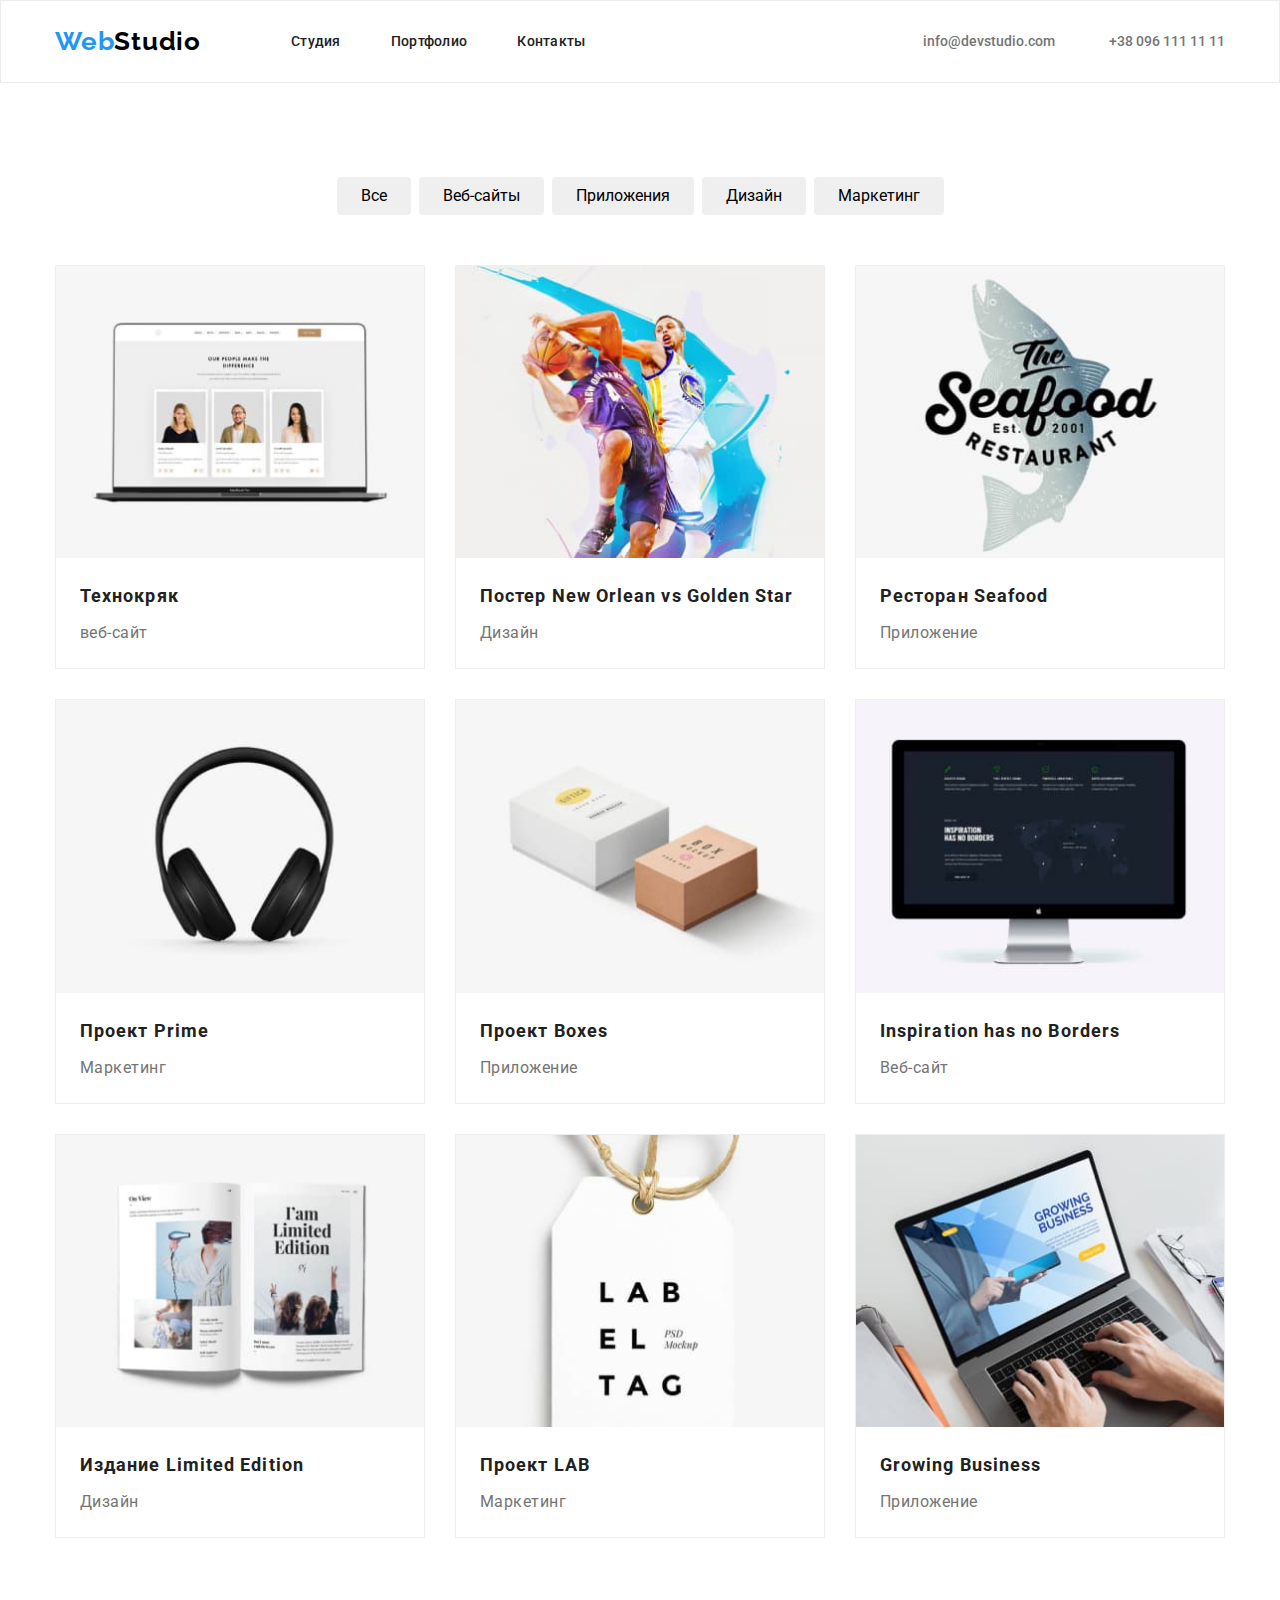
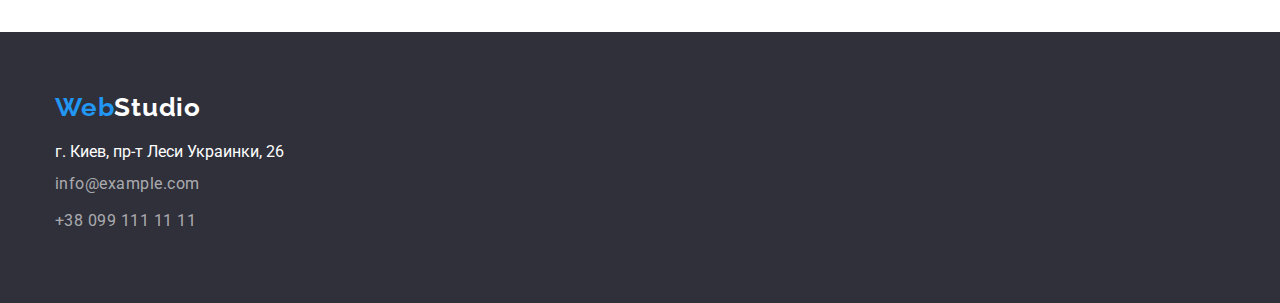
==== commit 6a020a46: "final hw" ====
--- a/portfolio.html
+++ b/portfolio.html
@@ -34,60 +34,56 @@
           <!-- навигация -->
  <section class="button-section">
    <div class="container btn-container">
-<ul >
-    <li class="button-list"><button class="btn" type="button">Все</button></li>
-    <li class="button-list"><button class="btn" type="button">Веб-сайты</button></li>
-    <li class="button-list"><button class="btn" type="button">Приложения</button></li>
-    <li class="button-list"><button class="btn" type="button">Дизайн</button></li>
-    <li class="button-list"><button class="btn" type="button">Маркетинг</button></li>
- 
+<ul class="button-ul">
+    <li class="button-list"><button class="btns" type="button">Все</button></li>
+    <li class="button-list"><button class="btns" type="button">Веб-сайты</button></li>
+    <li class="button-list"><button class="btns" type="button">Приложения</button></li>
+    <li class="button-list"><button class="btns" type="button">Дизайн</button></li>
+    <li class="button-list"><button class="btns" type="button">Маркетинг</button></li>
 </ul>
-</div>
-</section>
-<!-- галерея -->
-<section class="gallery-section">
-    <div class="container img-container">
+   
 <ul class="img-list">
-    <li><img src="./images/leptop.jpg" alt="ноутбук" width="370">
+     <!-- <div class="container img-container"> -->
+    <li class="cart"><img src="./images/leptop.jpg" alt="ноутбук" width="370">
         <h2 class="work-title">Технокряк</h2>
         <p class="work-text">веб-сайт</p>
     </li>
-    <li>
+    <li class="cart">
         <img src="./images/game.jpg" alt="игра" width="370">
         <h2 class="work-title">Постер New Orlean vs Golden Star</h2>
         <p class="work-text">Дизайн</p>
     </li>
-    <li>
+    <li class="cart">
         <img src="./images/seafood.jpg" alt="ресторан" width="370">
         <h2 class="work-title">Ресторан Seafood</h2>
         <p class="work-text">Приложение</p>
     </li>
-    <li>
+    <li class="cart">
         <img src="./images/black(1).jpg" alt="наушники" width="370">
         <h2 class="work-title">Проект Prime</h2>
         <p class="work-text">Маркетинг</p>
     </li>
-    <li>
+    <li class="cart">
         <img src="./images/boxes.jpg" alt="коробки" width="370">
         <h2 class="work-title">Проект Boxes</h2>
         <p class="work-text">Приложение</p>
     </li>
-    <li>
+    <li class="cart">
         <img src="./images/screen.jpg" alt="компьтер" width="370">
         <h2 class="work-title">Inspiration has no Borders</h2>
         <p class="work-text">Веб-сайт</p>
     </li>
-    <li>
+    <li class="cart">
         <img src="./images/book-1.jpg" alt="журнал" width="370">
         <h2 class="work-title">Издание Limited Edition</h2>
         <p class="work-text">Дизайн</p>
     </li>
-    <li>
+    <li class="cart">
         <img src="./images/label.jpg" alt="бирка" width="370">
         <h2 class="work-title">Проект LAB</h2>
         <p class="work-text">Маркетинг</p>
     </li>
-    <li>
+    <li class="cart">
         <img src="./images/hands.jpg" alt="руки" width="370">
         <h2 class="work-title">Growing Business</h2>
         <p class="work-text">Приложение</p>
@@ -123,127 +119,3 @@
     
     </html>
 
-<!-- <!DOCTYPE html>
-<html lang="ru">
-
-<head>
-    <meta charset="UTF-8">
-    <meta http-equiv="X-UA-Compatible" content="IE=edge">
-    <meta name="viewport" content="width=device-width, initial-scale=1.0">
-    <title>Портфолио</title>
-    <link href="https://fonts.googleapis.com/css2?family=Raleway:wght@700&family=Roboto:wght@400;500;700;900&display=swap"
-        rel="stylesheet">
-        <link rel="stylesheet" href="https://cdnjs.cloudflare.com/ajax/libs/modern-normalize/1.1.0/modern-normalize.min.css">
-    <link rel="stylesheet" href="./css/styles.css">
-</head>
-
-<body> -->
-    <!-- шапка -->
-    <!-- <header class="header">
-        <div class="container header-container">
-        <nav class="nav">
-            <a class="logo link" href="">Web<span class="logo-nav">Studio</span> </a>
-            <ul class="header-lists">
-                <li class="header-link"><a class="nav-link link" href="./index.html">Студия</a></li>
-                <li class="header-link"><a class="nav-link link" href="./portfolio.html">Портфолио</a></li>
-                <li class="header-link"><a class="nav-link link" href="">Контакты</a></li>
-            </ul>
-        </nav>
-        <ul class="header-lists">
-            <li class="header-link"><a class="nav-contacts link" href="mailto:info@devstudio.com">info@devstudio.com</a></li>
-            <li class="header-link"><a class="nav-contacts link" href="tel:+380961111111">+38 096 111 11 11</a></li>
-        </ul>
-        </div>
-    </header>
-    <main>
-        
- <section class="main-section"> -->
-     <!-- навигация -->
-     <!-- <div class="container main-container">
-<ul class="button-lists">
-    <li><button class="btn" type="button">Все</button></li>
-    <li><button class="btn" type="button">Веб-сайты</button></li>
-    <li><button class="btn" type="button">Приложения</button></li>
-    <li><button class="btn" type="button">Дизайн</button></li>
-    <li><button class="btn" type="button">Маркетинг</button></li>
- 
-</ul> -->
-
-<!-- галерея -->
-<!-- 
-<ul class="cards">
-    
-    <li class="cards-list"><img src="./images/leptop.jpg" alt="ноутбук" width="370">
-        <h2 class="work-title">Технокряк</h2>
-        <p class="work-text">веб-сайт</p>
-    </li>
-    <li class="cards-list">
-        <img src="./images/game.jpg" alt="игра" width="370">
-        <h2 class="work-title">Постер New Orlean vs Golden Star</h2>
-        <p class="work-text">Дизайн</p>
-    </li>
-    <li class="cards-list">
-        <img src="./images/seafood.jpg" alt="ресторан" width="370">
-        <h2 class="work-title">Ресторан Seafood</h2>
-        <p class="work-text">Приложение</p>
-    </li>
-    <li class="cards-list">
-        <img src="./images/black(1).jpg" alt="наушники" width="370">
-        <h2 class="work-title">Проект Prime</h2>
-        <p class="work-text">Маркетинг</p>
-    </li>
-    <li class="cards-list">
-        <img src="./images/boxes.jpg" alt="коробки" width="370">
-        <h2 class="work-title">Проект Boxes</h2>
-        <p class="work-text">Приложение</p>
-    </li>
-    <li class="cards-list">
-        <img src="./images/screen.jpg" alt="компьтер" width="370">
-        <h2 class="work-title">Inspiration has no Borders</h2>
-        <p class="work-text">Веб-сайт</p>
-    </li>
-    <li class="cards-list">
-        <img src="./images/book-1.jpg" alt="журнал" width="370">
-        <h2 class="work-title">Издание Limited Edition</h2>
-        <p class="work-text">Дизайн</p>
-    </li>
-    <li class="cards-list">
-        <img src="./images/label.jpg" alt="бирка" width="370">
-        <h2 class="work-title">Проект LAB</h2>
-        <p class="work-text">Маркетинг</p>
-    </li>
-    <li class="cards-list">
-        <img src="./images/hands.jpg" alt="руки" width="370">
-        <h2 class="work-title">Growing Business</h2>
-        <p class="work-text">Приложение</p>
-    </li>
-</div>
-</ul>
-</section>
-    </main> -->
-    <!-- footer -->
-<!--     
-    <footer class="footer">
-        <section class="footer-section">
-        <a class="logo link" href="">Web<span class="logo-footer">Studio</span> </a>
-        <address>
-            <ul class="footert-lists">
-                <li class="footer-info">
-                    <a class="footer-text link"
-                        href="https://www.google.com/maps/place/%D0%B1%D1%83%D0%BB.+%D0%9B%D0%B5%D1%81%D0%B8+%D0%A3%D0%BA%D1%80%D0%B0%D0%B8%D0%BD%D0%BA%D0%B8,+26,+%D0%9A%D0%B8%D0%B5%D0%B2,+02000/@50.4265807,30.5361971,17z/data=!3m1!4b1!4m5!3m4!1s0x40d4cf0e033ecbe9:0x57a4dffefec77da0!8m2!3d50.4265807!4d30.5383858">
-                        г. Киев, пр-т Леси Украинки, 26 </a>
-                </li>
-                <li class="footer-info">
-                    <a class="footer-link link" href="mailto:info@example.com">info@example.com</a>
-                </li>
-                <li class="footer-info">
-                    <a class="footer-link link" href="tel:+380961111111">+38 099 111 11 11</a>
-                </li>
-            </ul>
-        </address>
-    </section>
-    </footer>
-
-    </body>
-    
-    </html> -->--- a/css/styles.css
+++ b/css/styles.css
@@ -24,6 +24,8 @@
 }
 img {
   display: block;
+  max-width: 100%;
+  height: auto;
 }
 button {
   cursor: pointer;
@@ -343,361 +345,86 @@
   color: var(--footer-link-color);
 }
 /* PORTFOLIO!!! */
-.gallery-section {
-}
-.img-container {
-  display: flex;
-  flex-wrap: wrap;
-  margin-left: -30px;
-}
-/* :root { */
-/* --current-text-color: #757575;
-  --current-title-color: #212121;
-  --current-white-color: #ffffff;
-  --current-black-color: #000000;
-  --accent-color: #2196f3;
-  --hero-btn-accent-color: #188ce8;
-  --secondary-bg-color: #f5f4fa;
-  --footer-bg-color: #2f303a;
-  --footer-link-color: rgba(255, 255, 255, 0.6);
-}
-p,
-h1,
-h2,
-h3,
-h4,
-h5,
-h6 {
-  margin: 0;
-}
-ul {
-  margin: 0;
-  padding: 0;
-}
-button {
-  cursor: pointer; */
-
-/* хедер контейнер */
-/* .container {
-  width: 1200px;
-
-  padding-left: 15px;
-  padding-right: 15px;
-  padding-top: 0px;
-  padding-bottom: 0px;
-  margin: 0 auto;
-}
-body {
-  font-family: roboto, sans-serif;
-  color: var(--current-text-color);
-  background-color: var(--current-white-color);
-} */
-
-/* Ссылки */
-/* .link {
-  text-decoration: none;
-} */
-
-/* Навигация */
-/* .header {
-}
-.nav {
-  display: flex;
-}
-.header-container {
-  display: flex;
-  align-items: center;
-}
-.header-lists {
-  list-style: none;
-  display: flex;
-  align-items: center;
-  margin-left: auto;
-  justify-content: space-between;
-}
-.lists {
-  flex-wrap: wrap;
-  display: flex;
-  list-style: none;
-} */
-/* карточки портфолио */
-/* .cards {
-  display: flex;
-  flex-wrap: wrap;
-  margin-left: -30px;
-  margin-top: -30px;
-}
-.cards-list {
-  width: calc(100% / 3 - 30px);
-  margin-left: 30px;
-  margin-top: 30px;
-}
-.nav-link {
-  color: var(--current-title-color);
-
-  font-weight: 500;
-  font-size: 14px;
-  line-height: 1.14;
-  letter-spacing: 0.02em;
-  padding-top: 32px;
-  padding-bottom: 32px;
-  display: block;
-}
-.nav-link:last-child {
-  margin-right: 40px;
-}
-.header-link {
-  margin-top: 32px;
-  margin-bottom: 32px;
-  margin-right: 50px;
-}
-.nav-contacts {
-  color: var(--current-text-color);
-  font-weight: 500;
-  font-size: 14px;
-  line-height: 1, 14;
-  letter-spacing: 2%;
-  padding-left: 50px;
-}
-
-.nav-link:hover,
-.nav-link:focus,
-.footer-link:hover,
-.footer-link:focus,
-.current {
-  color: var(--accent-color);
-} */
-
-/* Лого */
-/* .logo {
-  color: var(--accent-color);
-
-  font-family: Raleway, sans-serif;
-  font-weight: 700;
-  font-size: 26px;
-  line-height: 1.19;
-  letter-spacing: 0.03em;
-  margin-right: 90px;
-  padding-top: 24px;
-  padding-bottom: 24px;
-  display: flex;
-  align-items: center;
-}
-
-.logo-nav {
-  color: var(--current-black-color);
-}
-
-.logo-footer {
-  color: var(--current-white-color);
-} */
-
-/* Hero */
-
-/* .hero {
-  background-color: #2f303a;
-  justify-items: center;
-  align-items: center;
-}
-.hero-container {
-  display: flex;
-  justify-content: center;
-  text-align: center;
-}
-.hero-title {
-  color: var(--current-white-color);
-
-  font-weight: 900;
-  font-size: 44px;
-  line-height: 1.36;
-  letter-spacing: 0.06em;
-  text-transform: uppercase;
-  text-align: center;
-
-  padding-top: 200px;
-  padding-bottom: 200px;
- */
-
-/* width: 696px;
-  height: 120px;
-} */
-
-/* Кнопки */
-/* .btn {
-  text-align: center;
+
+/* text-align: center;
   cursor: pointer;
   font-family: inherit;
   font-style: inherit;
   font-size: 16px;
   border: 0;
+  border-radius: 4px; */
+
+.button-section {
+  padding-top: 94px;
+  padding-bottom: 94px;
+}
+.btn-container {
+}
+.button-ul {
+  justify-content: center;
+  display: flex;
+  margin-bottom: 50px;
+  margin-top: 0;
+  list-style: none;
+}
+.button-list:last-child {
+  margin-right: 0;
+}
+.button-list {
+  align-items: center;
+  margin-right: 8px;
+}
+.btns {
+  padding-left: 24px;
+  padding-right: 24px;
+  padding-top: 6px;
+  padding-bottom: 6px;
+  display: inline-block;
+
+  width: 500;
+  font-style: normal;
+  line-height: 26px;
+
+  font-family: inherit;
+  font-style: inherit;
+  font-size: 16px;
+  border: 0;
   border-radius: 4px;
-  margin-right: 4px;
-  margin-left: 4px;
-  margin-bottom: 0px;
-  margin-top: 30px;
-}
-
-.btn:hover,
-.btn:focus,
+}
+.btns:hover,
+.btns:focus,
 .active {
   color: var(--current-white-color);
   background-color: var(--accent-color);
   box-shadow: 0px 3px 1px rgba(0, 0, 0, 0.1), 0px 1px 2px rgba(0, 0, 0, 0.08),
     0px 2px 2px rgba(0, 0, 0, 0.12);
 }
-.btn.hero {
-  display: inline-block;
-  color: var(--current-white-color);
-  background-color: var(--accent-color);
-  align-items: center;
-  font-weight: 700;
-  line-height: 1.87;
-  letter-spacing: 0.06em;
-
-  box-shadow: 0px 4px 4px rgba(0, 0, 0, 0.15);
-}
-
-.btn.hero:focus,
-.btn.hero:hover {
-  background-color: var(--hero-btn-accent-color);
+
+/* карточки портфолио */
+
+.img-list {
+  display: flex;
+  flex-wrap: wrap;
+  margin-right: -30px;
+  margin-top: -30px;
+}
+.cart {
+  border: 1px solid #eeeeee;
+  box-sizing: border-box;
+  list-style: none;
+  width: calc(100% / 3 - 30px);
+  margin-right: 30px;
+  margin-top: 30px;
+}
+/* .cart:nth-last-child(3n) {
+  margin-right: 0;
 } */
-/* portolio */
-/* .button-lists {
-  display: flex;
-  flex-wrap: wrap;
-  list-style: none;
-  margin-left: 280px;
-  margin-right: 280px;
-  align-items: center;
-  border-radius: 4px;
-  justify-content: center;
-  padding-right: 8px;
-  margin-bottom: 0px;
-} */
-
-/* секция под героем */
-/* .featutes-list {
-  display: flexbox;
-  flex-wrap: wrap;
-} */
-
-/* Заголовки */
-/* .heading {
-  font-weight: 700;
-  font-size: 36px;
-  line-height: 1.17;
-  letter-spacing: 0.03em;
-
-  color: var(--current-title-color);
-}
-
-.title-features {
-  color: var(--current-title-color);
-
-  font-size: 14px;
-  line-height: 1.14;
-  letter-spacing: 0.03em;
-  text-transform: uppercase;
-} */
-
-/* Основной текст */
-
-/* .text {
-  font-size: 14px;
-  line-height: 1.71;
-  letter-spacing: 0.03em;
-
-  color: var(--current-text-color);
-} */
-
-/* Карточки */
-/* .team-cards {
-  background-color: var(--secondary-bg-color);
-}
-
-.cards-title {
-  color: var(--current-title-color);
-
-  font-weight: 500;
-  font-size: 16px;
-  line-height: 1.19;
-  letter-spacing: 0.03em;
-  text-align: center;
-}
-
-.cards-text {
-  line-height: 1, 87;
-  letter-spacing: 0.03em;
-  text-align: center;
-} */
-
-/* Портфолио заголовки карточек */
-/* .work-title {
-  color: var(--current-title-color);
-
-  font-weight: 700;
-  font-size: 18px;
-  line-height: 2;
-  letter-spacing: 0.06em;
-}
-
+.work-title {
+  margin-top: 20px;
+  margin-left: 24px;
+}
 .work-text {
-  line-height: 1.87;
-  letter-spacing: 0.03em;
-  color: var(--current-text-color);
-} */
-/* portolio main section */
-/* .cards {
-  display: flexbox;
-  list-style: none;
-}
-.main-section {
-  display: flex;
-  width: 1170px;
-  height: 1360px;
-  margin-right: 215px;
-  margin-left: 215px;
-  margin-top: 0px;
-  margin-bottom: 94px;
-}
-.main-container {
-  display: flex;
-  flex-wrap: wrap;
-  position: absolute;
-  width: 1170px;
-  height: 1360px;
-  align-items: center;
-  justify-content: center;
-  margin-right: 215px;
-  margin-left: 215px;
-} */
-/* Footer */
-/* .footer {
-  background-color: var(--footer-bg-color);
-}
-.footer-section {
-  height: 252px;
-  padding-top: 60px;
-  padding-left: 215px;
-  padding-bottom: 60px;
-  padding-right: 1154px;
-} */
-/* .footer-text {
-  color: var(--current-white-color);
-  font-style: normal;
-  font-size: 16px;
-  line-height: 1, 71;
-}
-.footer-lists {
-  list-style: none;
-}
-.footer-info {
-  list-style: none;
-  padding-bottom: 9px;
-}
-.footer-link {
-  font-style: normal;
-  line-height: 1.71;
-  letter-spacing: 0.03em;
-  color: var(--footer-link-color);
-} */
+  margin-top: 4px;
+  margin-left: 24px;
+  padding-bottom: 20px;
+}
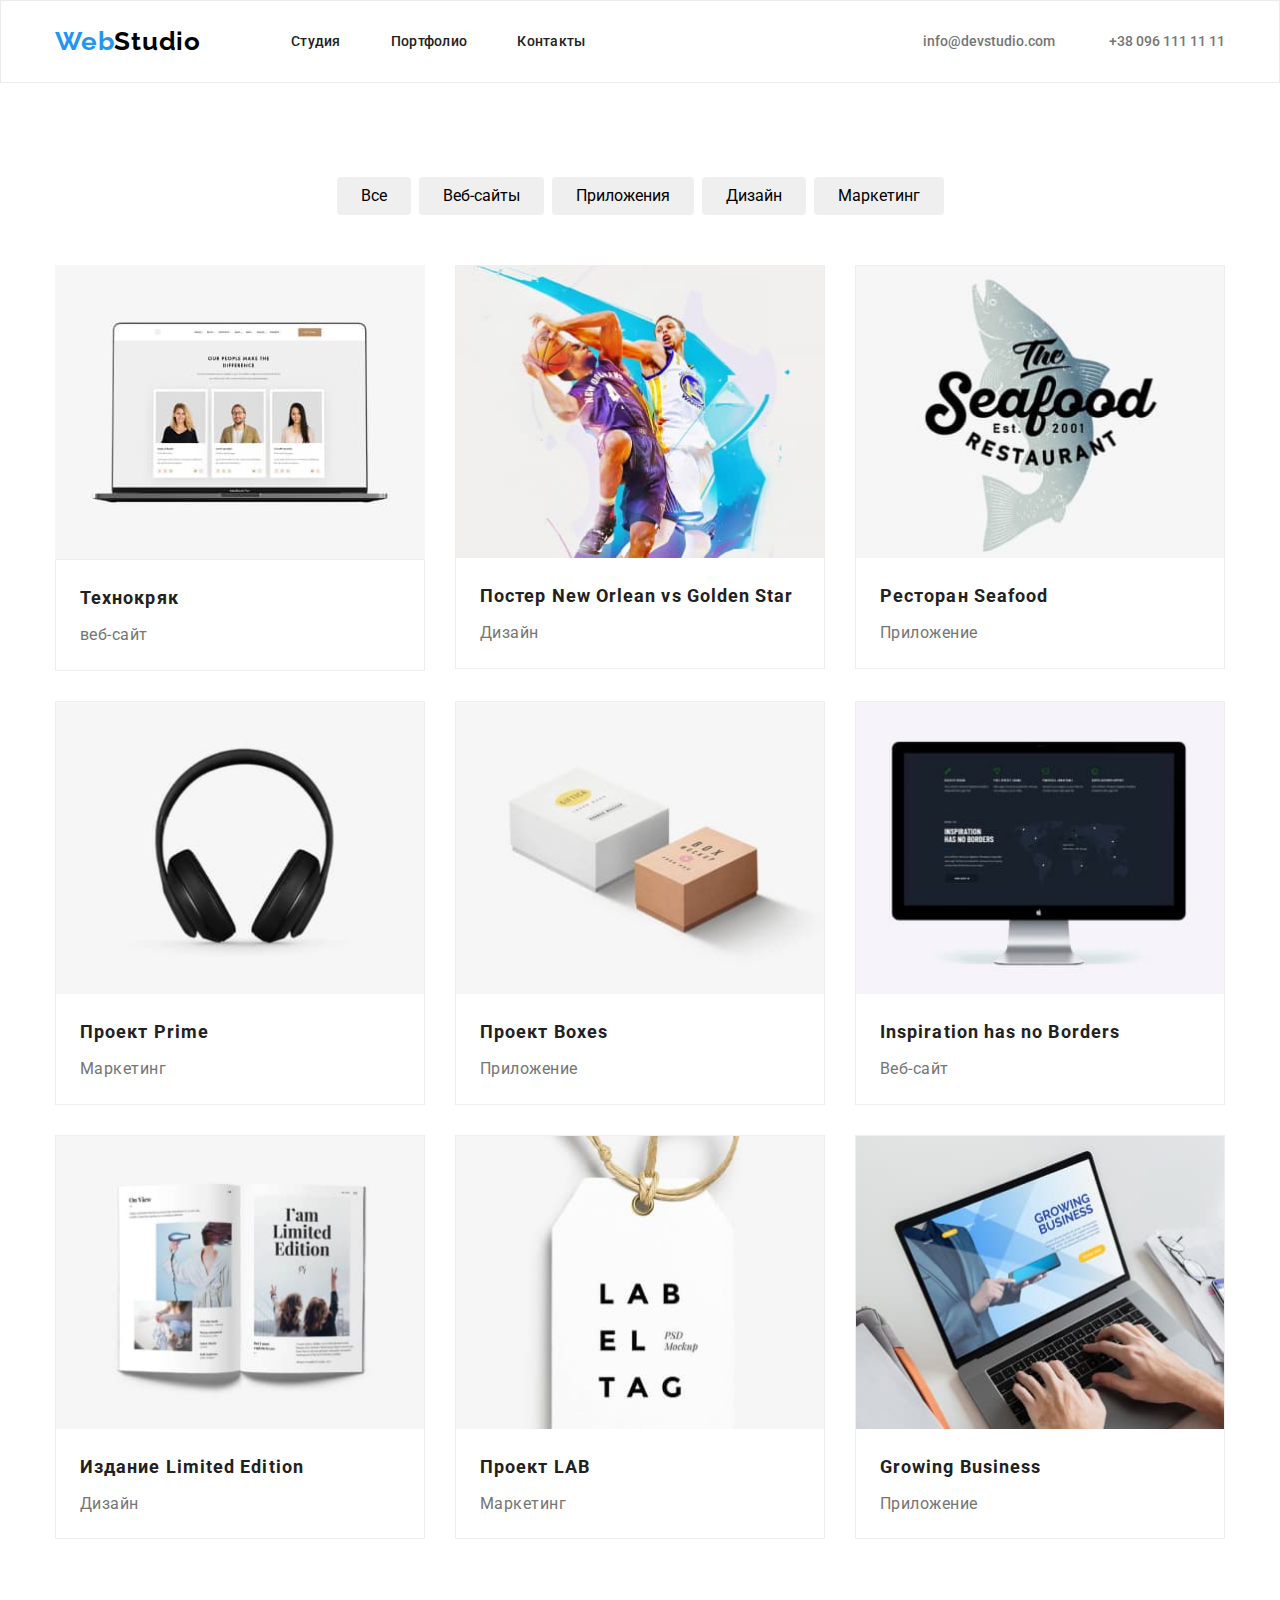
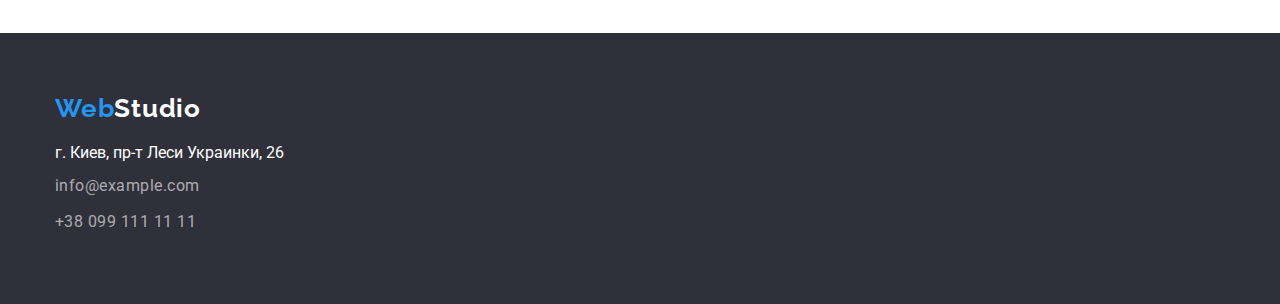
==== commit 917c05ce: "borders" ====
--- a/portfolio.html
+++ b/portfolio.html
@@ -45,48 +45,56 @@
 <ul class="img-list">
      <!-- <div class="container img-container"> -->
     <li class="cart"><img src="./images/leptop.jpg" alt="ноутбук" width="370">
-        <h2 class="work-title">Технокряк</h2>
-        <p class="work-text">веб-сайт</p>
+       <div class="border"> <h2 class="work-title">Технокряк</h2>
+        <p class="work-text">веб-сайт</p></div>
     </li>
     <li class="cart">
+        <div class="border">
         <img src="./images/game.jpg" alt="игра" width="370">
         <h2 class="work-title">Постер New Orlean vs Golden Star</h2>
-        <p class="work-text">Дизайн</p>
+        <p class="work-text">Дизайн</p></div>
     </li>
     <li class="cart">
+        <div class="border">
         <img src="./images/seafood.jpg" alt="ресторан" width="370">
         <h2 class="work-title">Ресторан Seafood</h2>
-        <p class="work-text">Приложение</p>
+        <p class="work-text">Приложение</p></div>
     </li>
     <li class="cart">
+        <div class="border">
         <img src="./images/black(1).jpg" alt="наушники" width="370">
         <h2 class="work-title">Проект Prime</h2>
-        <p class="work-text">Маркетинг</p>
+        <p class="work-text">Маркетинг</p></div>
     </li>
     <li class="cart">
+        <div class="border">
         <img src="./images/boxes.jpg" alt="коробки" width="370">
         <h2 class="work-title">Проект Boxes</h2>
-        <p class="work-text">Приложение</p>
+        <p class="work-text">Приложение</p></div>
     </li>
     <li class="cart">
+        <div class="border">
         <img src="./images/screen.jpg" alt="компьтер" width="370">
         <h2 class="work-title">Inspiration has no Borders</h2>
-        <p class="work-text">Веб-сайт</p>
+        <p class="work-text">Веб-сайт</p></div>
     </li>
     <li class="cart">
+        <div class="border">
         <img src="./images/book-1.jpg" alt="журнал" width="370">
         <h2 class="work-title">Издание Limited Edition</h2>
-        <p class="work-text">Дизайн</p>
+        <p class="work-text">Дизайн</p></div>
     </li>
     <li class="cart">
+        <div class="border">
         <img src="./images/label.jpg" alt="бирка" width="370">
         <h2 class="work-title">Проект LAB</h2>
-        <p class="work-text">Маркетинг</p>
+        <p class="work-text">Маркетинг</p></div>
     </li>
     <li class="cart">
+        <div class="border">
         <img src="./images/hands.jpg" alt="руки" width="370">
         <h2 class="work-title">Growing Business</h2>
-        <p class="work-text">Приложение</p>
+        <p class="work-text">Приложение</p></div>
     </li>
 
 </ul>
--- a/css/styles.css
+++ b/css/styles.css
@@ -409,8 +409,6 @@
   margin-top: -30px;
 }
 .cart {
-  border: 1px solid #eeeeee;
-  box-sizing: border-box;
   list-style: none;
   width: calc(100% / 3 - 30px);
   margin-right: 30px;
@@ -428,3 +426,7 @@
   margin-left: 24px;
   padding-bottom: 20px;
 }
+.border {
+  border: 1px solid #eeeeee;
+  box-sizing: border-box;
+}
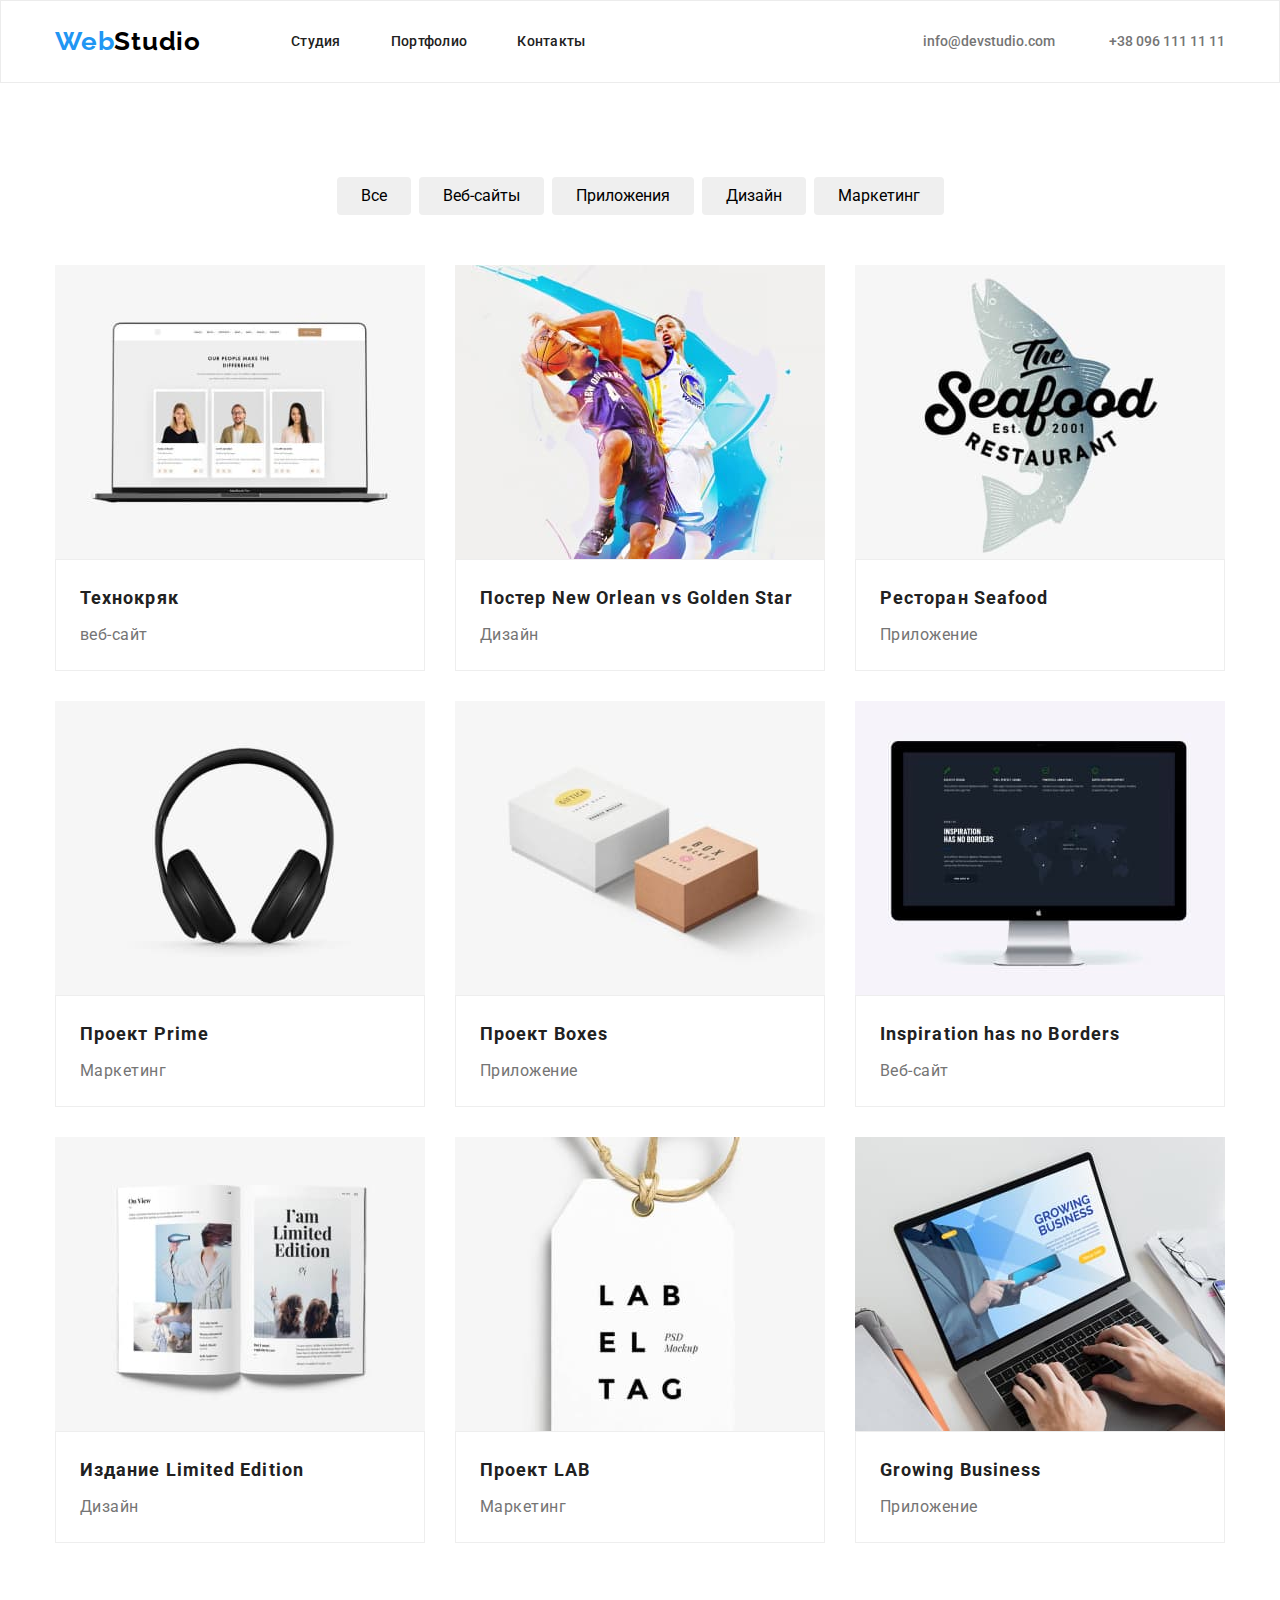
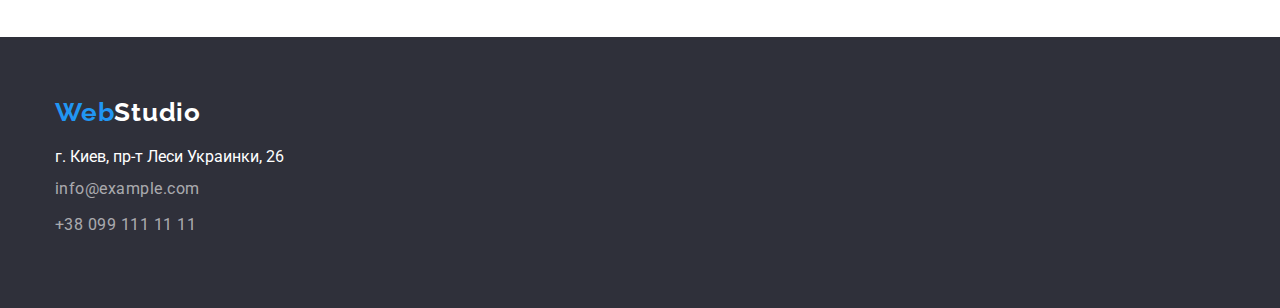
==== commit f38f9c67: "new borders" ====
--- a/portfolio.html
+++ b/portfolio.html
@@ -45,54 +45,55 @@
 <ul class="img-list">
      <!-- <div class="container img-container"> -->
     <li class="cart"><img src="./images/leptop.jpg" alt="ноутбук" width="370">
-       <div class="border"> <h2 class="work-title">Технокряк</h2>
+       <div class="border">
+            <h2 class="work-title">Технокряк</h2>
         <p class="work-text">веб-сайт</p></div>
     </li>
     <li class="cart">
-        <div class="border">
-        <img src="./images/game.jpg" alt="игра" width="370">
+       
+        <img src="./images/game.jpg" alt="игра" width="370"> <div class="border">
         <h2 class="work-title">Постер New Orlean vs Golden Star</h2>
         <p class="work-text">Дизайн</p></div>
     </li>
     <li class="cart">
-        <div class="border">
-        <img src="./images/seafood.jpg" alt="ресторан" width="370">
+      
+        <img src="./images/seafood.jpg" alt="ресторан" width="370">  <div class="border">
         <h2 class="work-title">Ресторан Seafood</h2>
         <p class="work-text">Приложение</p></div>
     </li>
     <li class="cart">
-        <div class="border">
-        <img src="./images/black(1).jpg" alt="наушники" width="370">
+     
+        <img src="./images/black(1).jpg" alt="наушники" width="370">   <div class="border">
         <h2 class="work-title">Проект Prime</h2>
         <p class="work-text">Маркетинг</p></div>
     </li>
     <li class="cart">
-        <div class="border">
-        <img src="./images/boxes.jpg" alt="коробки" width="370">
+       
+        <img src="./images/boxes.jpg" alt="коробки" width="370"> <div class="border">
         <h2 class="work-title">Проект Boxes</h2>
         <p class="work-text">Приложение</p></div>
     </li>
     <li class="cart">
-        <div class="border">
-        <img src="./images/screen.jpg" alt="компьтер" width="370">
+      
+        <img src="./images/screen.jpg" alt="компьтер" width="370">  <div class="border">
         <h2 class="work-title">Inspiration has no Borders</h2>
         <p class="work-text">Веб-сайт</p></div>
     </li>
     <li class="cart">
-        <div class="border">
-        <img src="./images/book-1.jpg" alt="журнал" width="370">
+       
+        <img src="./images/book-1.jpg" alt="журнал" width="370"> <div class="border">
         <h2 class="work-title">Издание Limited Edition</h2>
         <p class="work-text">Дизайн</p></div>
     </li>
     <li class="cart">
-        <div class="border">
-        <img src="./images/label.jpg" alt="бирка" width="370">
+      
+        <img src="./images/label.jpg" alt="бирка" width="370">  <div class="border">
         <h2 class="work-title">Проект LAB</h2>
         <p class="work-text">Маркетинг</p></div>
     </li>
     <li class="cart">
-        <div class="border">
-        <img src="./images/hands.jpg" alt="руки" width="370">
+     
+        <img src="./images/hands.jpg" alt="руки" width="370">   <div class="border">
         <h2 class="work-title">Growing Business</h2>
         <p class="work-text">Приложение</p></div>
     </li>
